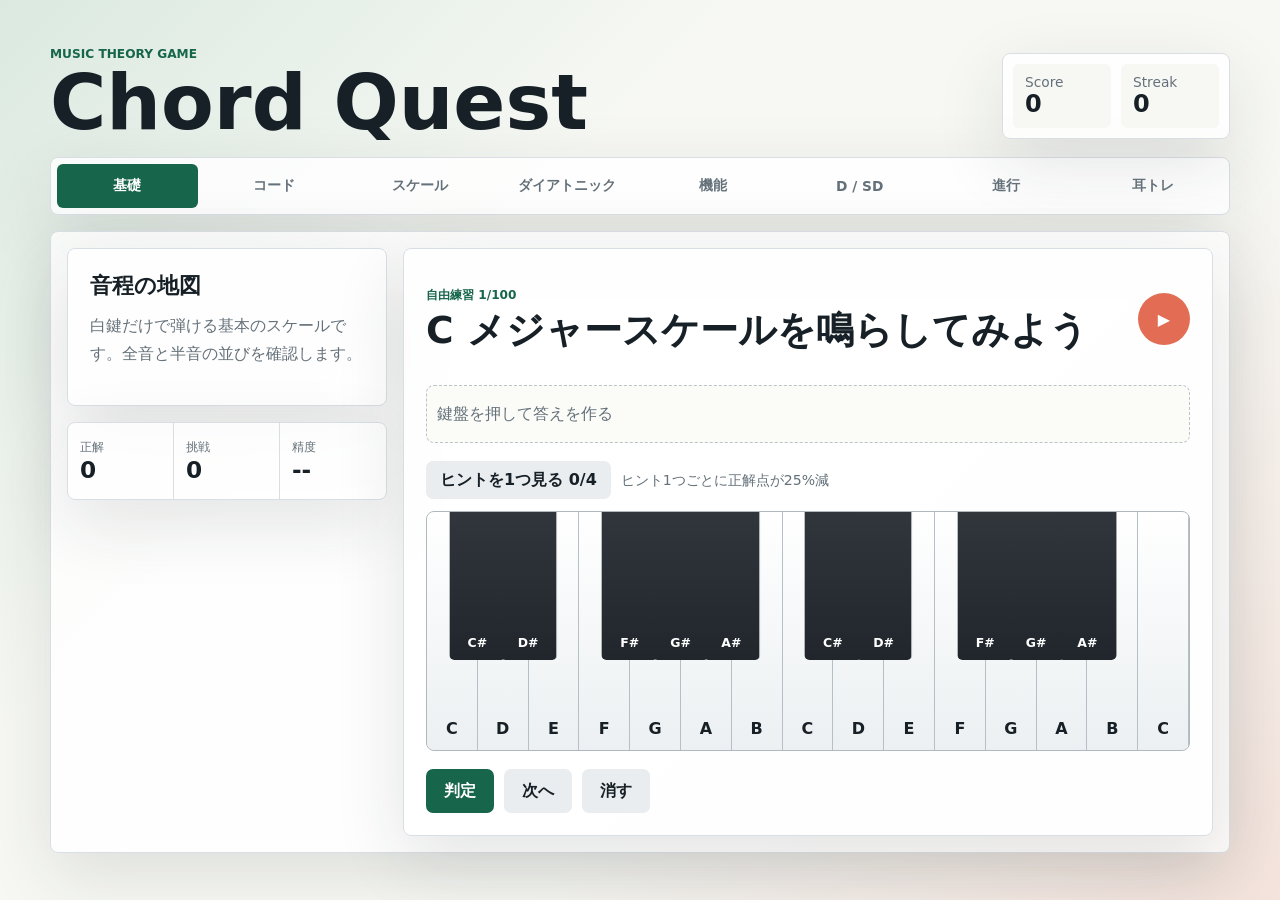
==== index.html @ 491b9b49 "Add diatonic function and progression quizzes" ====
<!doctype html>
<html lang="ja">
  <head>
    <meta charset="UTF-8" />
    <meta name="viewport" content="width=device-width, initial-scale=1.0" />
    <title>Chord Quest</title>
    <link rel="stylesheet" href="./styles.css" />
  </head>
  <body>
    <main class="app-shell">
      <section class="stage">
        <header class="topbar">
          <div>
            <p class="eyebrow">Music Theory Game</p>
            <h1>Chord Quest</h1>
          </div>
          <div class="scoreboard" aria-live="polite">
            <span>Score <strong id="score">0</strong></span>
            <span>Streak <strong id="streak">0</strong></span>
          </div>
        </header>

        <nav class="mode-tabs" aria-label="ゲームモード">
          <button class="tab active" data-mode="lesson">基礎</button>
          <button class="tab" data-mode="chord">コード</button>
          <button class="tab" data-mode="scale">スケール</button>
          <button class="tab" data-mode="diatonic">ダイアトニック</button>
          <button class="tab" data-mode="function">機能</button>
          <button class="tab" data-mode="dominant">D / SD</button>
          <button class="tab" data-mode="progression">進行</button>
          <button class="tab" data-mode="ear">耳トレ</button>
        </nav>

        <section class="workspace">
          <aside class="side-panel">
            <div class="lesson-card">
              <h2 id="mode-title">音程の地図</h2>
              <p id="mode-copy">
                コードもスケールも、半音の並びを覚えると一気に見通しがよくなります。
              </p>
            </div>
            <div class="stats-grid">
              <div>
                <span>正解</span>
                <strong id="correct">0</strong>
              </div>
              <div>
                <span>挑戦</span>
                <strong id="attempts">0</strong>
              </div>
              <div>
                <span>精度</span>
                <strong id="accuracy">--</strong>
              </div>
            </div>
          </aside>

          <section class="game-panel">
            <div class="prompt-row">
              <div>
                <p class="label" id="prompt-label">今日の課題</p>
                <h2 id="prompt">C メジャースケールを鳴らしてみよう</h2>
              </div>
              <button class="icon-button" id="play-target" title="お手本を再生" aria-label="お手本を再生">
                <span aria-hidden="true">▶</span>
              </button>
            </div>

            <div class="answer-strip" id="answer-strip" aria-live="polite"></div>

            <div class="hint-tools">
              <button id="toggle-hint" class="secondary" aria-expanded="false" aria-controls="hint-panel">
                ヒントを見る
              </button>
              <span id="hint-cost">ヒント1つごとに正解点が25%減</span>
            </div>

            <div class="hint-panel hidden" id="hint-panel" aria-live="polite"></div>

            <div class="concept-board hidden" id="concept-board" aria-live="polite"></div>

            <div class="keyboard" id="keyboard" aria-label="ピアノ鍵盤"></div>

            <div class="controls">
              <button id="check-answer">判定</button>
              <button id="next-challenge" class="secondary">次へ</button>
              <button id="clear-answer" class="secondary">消す</button>
            </div>
          </section>
        </section>
      </section>
    </main>

    <script src="./app.js"></script>
  </body>
</html>
---- styles.css ----
:root {
  color-scheme: light;
  --ink: #172026;
  --muted: #65717a;
  --line: #d8dee4;
  --paper: #f7f8f4;
  --panel: #ffffff;
  --green: #2f8f6b;
  --green-dark: #17664b;
  --coral: #e36c55;
  --amber: #f2b84b;
  --blue: #4b7bec;
  --key-black: #20262b;
  --shadow: 0 22px 70px rgba(32, 38, 43, 0.12);
  font-family:
    Inter, ui-sans-serif, system-ui, -apple-system, BlinkMacSystemFont, "Segoe UI",
    sans-serif;
}

* {
  box-sizing: border-box;
}

body {
  margin: 0;
  min-height: 100vh;
  color: var(--ink);
  background:
    linear-gradient(135deg, rgba(47, 143, 107, 0.14), transparent 34%),
    linear-gradient(315deg, rgba(227, 108, 85, 0.15), transparent 35%),
    var(--paper);
}

button {
  border: 0;
  color: inherit;
  font: inherit;
  cursor: pointer;
}

.app-shell {
  min-height: 100vh;
  padding: 28px;
  display: grid;
  place-items: center;
}

.stage {
  width: min(1180px, 100%);
}

.topbar {
  display: flex;
  align-items: end;
  justify-content: space-between;
  gap: 20px;
  margin-bottom: 18px;
}

.eyebrow,
.label {
  margin: 0 0 6px;
  color: var(--green-dark);
  font-size: 0.76rem;
  font-weight: 800;
  letter-spacing: 0;
  text-transform: uppercase;
}

h1,
h2,
p {
  margin-top: 0;
}

h1 {
  margin-bottom: 0;
  font-size: clamp(2.25rem, 6vw, 5rem);
  line-height: 0.95;
}

.scoreboard,
.mode-tabs,
.workspace,
.lesson-card,
.stats-grid,
.game-panel {
  border: 1px solid var(--line);
  background: rgba(255, 255, 255, 0.82);
  box-shadow: var(--shadow);
}

.scoreboard {
  display: flex;
  gap: 10px;
  padding: 10px;
  border-radius: 8px;
}

.scoreboard span {
  min-width: 98px;
  padding: 10px 12px;
  border-radius: 6px;
  background: var(--paper);
  color: var(--muted);
  font-size: 0.86rem;
}

.scoreboard strong {
  display: block;
  color: var(--ink);
  font-size: 1.5rem;
}

.mode-tabs {
  display: grid;
  grid-template-columns: repeat(8, 1fr);
  gap: 6px;
  padding: 6px;
  border-radius: 8px;
  margin-bottom: 16px;
}

.tab {
  min-height: 44px;
  border-radius: 6px;
  background: transparent;
  color: var(--muted);
  font-size: 0.86rem;
  font-weight: 800;
}

.tab.active {
  color: white;
  background: var(--green-dark);
}

.workspace {
  display: grid;
  grid-template-columns: 320px 1fr;
  gap: 16px;
  padding: 16px;
  border-radius: 8px;
}

.side-panel {
  display: grid;
  align-content: start;
  gap: 16px;
}

.lesson-card,
.stats-grid,
.game-panel {
  border-radius: 8px;
}

.lesson-card {
  padding: 22px;
}

.lesson-card h2 {
  margin-bottom: 12px;
  font-size: 1.35rem;
}

.lesson-card p {
  color: var(--muted);
  line-height: 1.7;
}

.stats-grid {
  display: grid;
  grid-template-columns: repeat(3, 1fr);
  overflow: hidden;
}

.stats-grid div {
  padding: 16px 12px;
  border-right: 1px solid var(--line);
}

.stats-grid div:last-child {
  border-right: 0;
}

.stats-grid span {
  display: block;
  color: var(--muted);
  font-size: 0.78rem;
}

.stats-grid strong {
  font-size: 1.45rem;
}

.game-panel {
  min-width: 0;
  padding: 22px;
}

.prompt-row {
  display: flex;
  align-items: center;
  justify-content: space-between;
  gap: 16px;
  min-height: 96px;
}

#prompt {
  margin-bottom: 0;
  font-size: clamp(1.4rem, 3vw, 2.35rem);
  line-height: 1.1;
}

.icon-button {
  flex: 0 0 auto;
  width: 52px;
  height: 52px;
  border-radius: 50%;
  color: white;
  background: var(--coral);
  font-weight: 900;
}

.answer-strip {
  min-height: 58px;
  display: flex;
  align-items: center;
  gap: 8px;
  flex-wrap: wrap;
  margin: 18px 0;
  padding: 10px;
  border: 1px dashed #b9c3c8;
  border-radius: 8px;
  background: #fbfcf8;
}

.answer-note {
  min-width: 44px;
  padding: 9px 11px;
  border-radius: 6px;
  color: white;
  background: var(--blue);
  text-align: center;
  font-weight: 850;
}

.hint {
  color: var(--muted);
}

.hint-tools {
  display: flex;
  align-items: center;
  gap: 10px;
  flex-wrap: wrap;
  margin-bottom: 12px;
}

.hint-tools button {
  min-height: 38px;
  padding: 0 14px;
  border-radius: 7px;
  color: var(--ink);
  background: #e9edf0;
  font-weight: 850;
}

.hint-tools button:disabled {
  cursor: default;
  color: #7a858c;
  background: #f0f2f3;
}

.hint-tools span {
  color: var(--muted);
  font-size: 0.88rem;
}

.hint-panel {
  display: grid;
  grid-template-columns: repeat(auto-fit, minmax(180px, 1fr));
  gap: 10px;
  margin-bottom: 14px;
}

.hint-panel.hidden {
  display: none;
}

.hidden {
  display: none !important;
}

.hint-step {
  min-height: 132px;
  padding: 12px;
  border: 1px solid #d9e3df;
  border-radius: 8px;
  background: #f3faf6;
}

.hint-panel strong,
.hint-panel h3,
.hint-panel span {
  display: block;
}

.hint-panel strong {
  margin-bottom: 6px;
  color: var(--green-dark);
  font-size: 0.78rem;
}

.hint-panel h3 {
  margin: 0 0 8px;
  font-size: 0.98rem;
  line-height: 1.25;
}

.hint-panel span {
  color: var(--ink);
  line-height: 1.45;
  font-size: 0.9rem;
  font-weight: 650;
}

.concept-board {
  display: grid;
  gap: 16px;
  margin-bottom: 16px;
}

.degree-row {
  display: grid;
  grid-template-columns: repeat(7, minmax(82px, 1fr));
  gap: 8px;
}

.progression-row {
  display: grid;
  grid-template-columns: repeat(auto-fit, minmax(104px, 1fr));
  gap: 8px;
}

.degree-slot,
.chord-card,
.assigned-card,
.function-head {
  border: 1px solid var(--line);
  border-radius: 8px;
  background: #fbfcf8;
}

.degree-slot {
  min-height: 104px;
  padding: 12px 8px;
  display: grid;
  align-content: center;
  gap: 4px;
  text-align: center;
}

.degree-slot.filled {
  border-color: #b9c3c8;
  background: #eef2f4;
}

.degree-slot.correct-slot {
  border-color: rgba(47, 143, 107, 0.55);
  background: #edf8f3;
}

.degree-slot span,
.chord-card span,
.assigned-card span {
  color: var(--green-dark);
  font-size: 0.78rem;
  font-weight: 850;
}

.degree-slot strong {
  min-height: 32px;
  font-size: clamp(1.25rem, 2vw, 1.7rem);
}

.degree-slot small,
.chord-card small,
.function-head small {
  color: var(--muted);
  font-weight: 750;
}

.step-map {
  display: grid;
  grid-template-columns: repeat(7, 1fr);
  gap: 8px;
}

.step-map span {
  min-height: 30px;
  display: grid;
  place-items: center;
  border-radius: 7px;
  background: #e9edf0;
  color: var(--muted);
  font-size: 0.82rem;
  font-weight: 850;
}

.step-map .half {
  color: #1f262a;
  background: rgba(242, 184, 75, 0.58);
}

.card-bank {
  display: grid;
  grid-template-columns: repeat(auto-fit, minmax(96px, 1fr));
  gap: 8px;
}

.card-bank.compact {
  grid-template-columns: repeat(auto-fit, minmax(88px, 1fr));
}

.chord-card,
.assigned-card {
  min-height: 78px;
  padding: 10px 8px;
  display: grid;
  gap: 3px;
  text-align: center;
}

.chord-card:hover,
.assigned-card:hover,
.function-head:hover {
  border-color: var(--green);
  box-shadow: 0 10px 26px rgba(32, 38, 43, 0.08);
}

.chord-card.selected {
  border-color: rgba(47, 143, 107, 0.65);
  background: #edf8f3;
  box-shadow: inset 0 0 0 2px rgba(47, 143, 107, 0.12);
}

.chord-card strong,
.assigned-card strong {
  font-size: 1.25rem;
}

.function-layout {
  display: grid;
  grid-template-columns: minmax(180px, 1.1fr) repeat(3, minmax(140px, 1fr));
  gap: 10px;
}

.function-bank,
.function-column {
  min-width: 0;
}

.mini-label {
  margin-bottom: 8px;
  color: var(--muted);
  font-size: 0.82rem;
  font-weight: 850;
}

.function-head {
  width: 100%;
  min-height: 86px;
  padding: 10px;
  display: grid;
  gap: 2px;
  text-align: left;
}

.function-head strong {
  color: var(--green-dark);
  font-size: 1.25rem;
}

.function-head span {
  font-weight: 850;
}

.function-drop {
  min-height: 180px;
  display: grid;
  align-content: start;
  gap: 8px;
  margin-top: 8px;
  padding: 8px;
  border: 1px dashed #b9c3c8;
  border-radius: 8px;
  background: #fbfcf8;
}

.function-actions {
  min-height: 38px;
  display: flex;
  align-items: center;
  padding: 0 12px;
  border-radius: 8px;
  background: #eef2f4;
  color: var(--muted);
  font-size: 0.9rem;
  font-weight: 780;
}

.role-focus {
  display: grid;
  grid-template-columns: minmax(150px, 0.4fr) 1fr;
  gap: 10px;
  align-items: stretch;
}

.role-focus div,
.role-focus p {
  margin: 0;
  padding: 14px;
  border: 1px solid var(--line);
  border-radius: 8px;
  background: #fbfcf8;
}

.role-focus div {
  display: grid;
  gap: 4px;
}

.role-focus span,
.role-focus small {
  color: var(--muted);
  font-size: 0.82rem;
  font-weight: 800;
}

.role-focus strong {
  color: var(--green-dark);
  font-size: 1.35rem;
}

.role-focus p {
  display: grid;
  align-content: center;
  color: var(--ink);
  font-weight: 750;
  line-height: 1.5;
}

.keyboard {
  position: relative;
  display: grid;
  grid-template-columns: repeat(15, minmax(32px, 1fr));
  height: 240px;
  border: 1px solid #aeb8bd;
  border-radius: 8px;
  overflow: hidden;
  background: #d7dde1;
}

.key {
  position: relative;
  border-right: 1px solid #b6bfc5;
  background: linear-gradient(#fff, #ecf0f2);
  font-weight: 850;
}

.key:last-child {
  border-right: 0;
}

.key.black {
  position: absolute;
  z-index: 2;
  top: 0;
  width: 7.5%;
  height: 62%;
  border-radius: 0 0 5px 5px;
  background: linear-gradient(#30363c, var(--key-black));
  color: white;
  transform: translateX(-50%);
}

.key.active,
.key.selected {
  background: linear-gradient(#80d6b7, var(--green));
  color: white;
}

.key.black.active,
.key.black.selected {
  background: linear-gradient(#f6c65f, var(--amber));
  color: #1c1d1f;
}

.key span {
  position: absolute;
  left: 0;
  right: 0;
  bottom: 12px;
  text-align: center;
}

.key.black span {
  bottom: 10px;
  font-size: 0.78rem;
}

.controls {
  display: flex;
  gap: 10px;
  flex-wrap: wrap;
  margin-top: 18px;
}

.controls button {
  min-height: 44px;
  padding: 0 18px;
  border-radius: 7px;
  color: white;
  background: var(--green-dark);
  font-weight: 850;
}

.controls .secondary {
  color: var(--ink);
  background: #e9edf0;
}

@media (max-width: 820px) {
  .app-shell {
    padding: 16px;
    place-items: start;
  }

  .topbar,
  .prompt-row {
    align-items: start;
    flex-direction: column;
  }

  .scoreboard {
    width: 100%;
  }

  .scoreboard span {
    flex: 1;
    min-width: 0;
  }

  .workspace {
    grid-template-columns: 1fr;
  }

  .mode-tabs {
    grid-template-columns: repeat(4, 1fr);
  }

  .tab {
    font-size: 0.78rem;
  }

  .degree-row,
  .step-map {
    grid-template-columns: repeat(2, minmax(0, 1fr));
  }

  .function-layout,
  .role-focus {
    grid-template-columns: 1fr;
  }

  .keyboard {
    height: 210px;
    grid-template-columns: repeat(15, minmax(24px, 1fr));
  }

  .hint-panel {
    grid-template-columns: 1fr;
  }

  .key span {
    font-size: 0.78rem;
  }
}
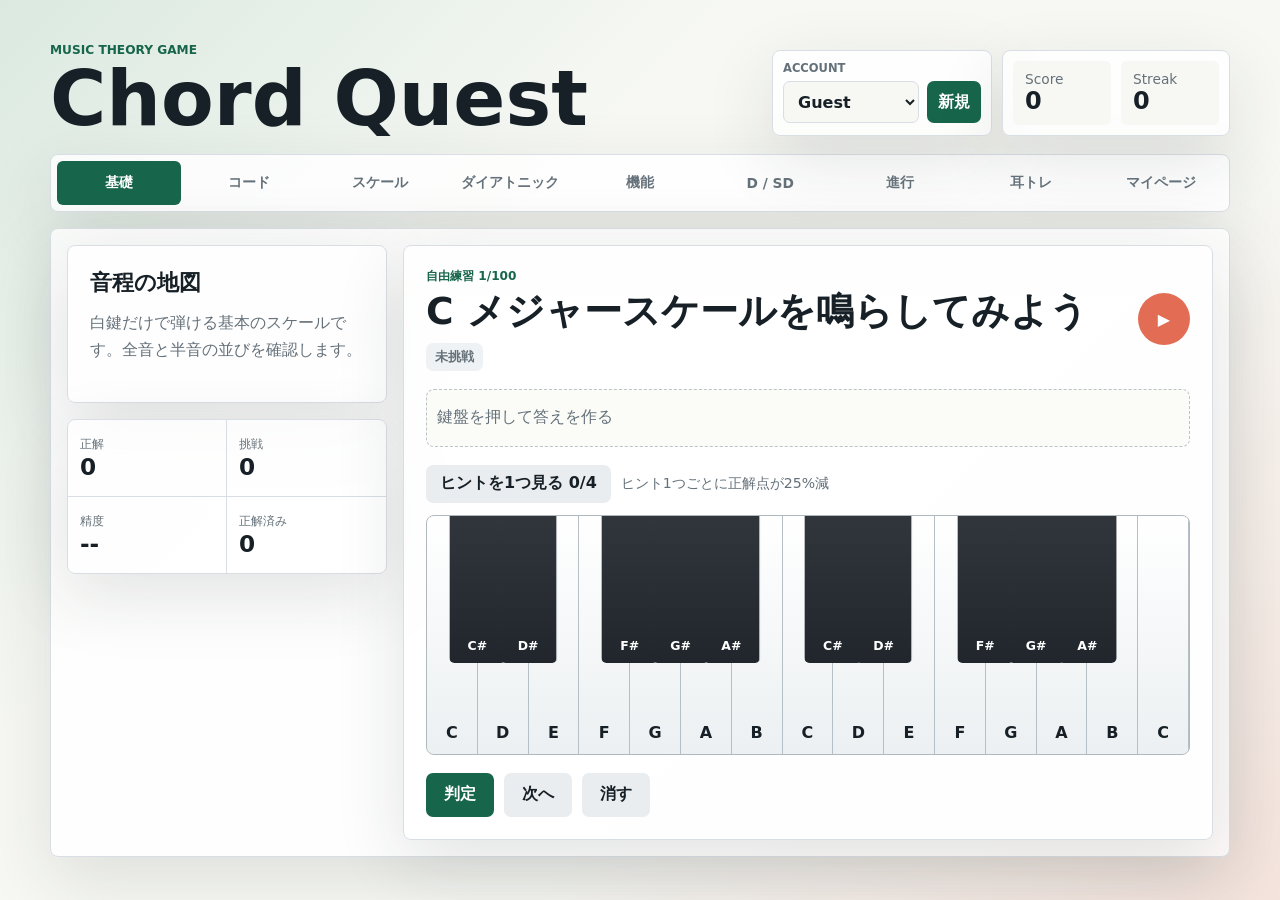
==== commit 048737b9: "Add learning history and progression study features" ====
--- a/index.html
+++ b/index.html
@@ -4,7 +4,7 @@
     <meta charset="UTF-8" />
     <meta name="viewport" content="width=device-width, initial-scale=1.0" />
     <title>Chord Quest</title>
-    <link rel="stylesheet" href="./styles.css" />
+    <link rel="stylesheet" href="./styles.css?v=491b9b4" />
   </head>
   <body>
     <main class="app-shell">
@@ -14,9 +14,18 @@
             <p class="eyebrow">Music Theory Game</p>
             <h1>Chord Quest</h1>
           </div>
-          <div class="scoreboard" aria-live="polite">
-            <span>Score <strong id="score">0</strong></span>
-            <span>Streak <strong id="streak">0</strong></span>
+          <div class="topbar-tools">
+            <div class="account-panel">
+              <label for="account-select">Account</label>
+              <div>
+                <select id="account-select" aria-label="アカウント"></select>
+                <button id="create-account" class="small-button" type="button">新規</button>
+              </div>
+            </div>
+            <div class="scoreboard" aria-live="polite">
+              <span>Score <strong id="score">0</strong></span>
+              <span>Streak <strong id="streak">0</strong></span>
+            </div>
           </div>
         </header>
 
@@ -29,6 +38,7 @@
           <button class="tab" data-mode="dominant">D / SD</button>
           <button class="tab" data-mode="progression">進行</button>
           <button class="tab" data-mode="ear">耳トレ</button>
+          <button class="tab" data-mode="mypage">マイページ</button>
         </nav>
 
         <section class="workspace">
@@ -52,6 +62,10 @@
                 <span>精度</span>
                 <strong id="accuracy">--</strong>
               </div>
+              <div>
+                <span>正解済み</span>
+                <strong id="solved-count">0</strong>
+              </div>
             </div>
           </aside>
 
@@ -60,6 +74,7 @@
               <div>
                 <p class="label" id="prompt-label">今日の課題</p>
                 <h2 id="prompt">C メジャースケールを鳴らしてみよう</h2>
+                <p class="solved-status" id="solved-status">未挑戦</p>
               </div>
               <button class="icon-button" id="play-target" title="お手本を再生" aria-label="お手本を再生">
                 <span aria-hidden="true">▶</span>
@@ -87,10 +102,12 @@
               <button id="clear-answer" class="secondary">消す</button>
             </div>
           </section>
+
+          <section class="mypage-panel hidden" id="mypage-panel" aria-live="polite"></section>
         </section>
       </section>
     </main>
 
-    <script src="./app.js"></script>
+    <script src="./app.js?v=491b9b4"></script>
   </body>
 </html>
--- a/styles.css
+++ b/styles.css
@@ -79,12 +79,15 @@
   line-height: 0.95;
 }
 
+.topbar-tools,
 .scoreboard,
+.account-panel,
 .mode-tabs,
 .workspace,
 .lesson-card,
 .stats-grid,
-.game-panel {
+.game-panel,
+.mypage-panel {
   border: 1px solid var(--line);
   background: rgba(255, 255, 255, 0.82);
   box-shadow: var(--shadow);
@@ -95,6 +98,57 @@
   gap: 10px;
   padding: 10px;
   border-radius: 8px;
+}
+
+.topbar-tools {
+  display: flex;
+  align-items: stretch;
+  gap: 10px;
+  border: 0;
+  background: transparent;
+  box-shadow: none;
+}
+
+.account-panel {
+  min-width: 220px;
+  padding: 10px;
+  border-radius: 8px;
+}
+
+.account-panel label {
+  display: block;
+  margin-bottom: 6px;
+  color: var(--muted);
+  font-size: 0.72rem;
+  font-weight: 850;
+  text-transform: uppercase;
+}
+
+.account-panel div {
+  display: flex;
+  gap: 8px;
+}
+
+.account-panel select {
+  min-width: 0;
+  flex: 1;
+  height: 42px;
+  border: 1px solid var(--line);
+  border-radius: 7px;
+  padding: 0 10px;
+  color: var(--ink);
+  background: var(--paper);
+  font: inherit;
+  font-weight: 750;
+}
+
+.small-button {
+  min-width: 54px;
+  height: 42px;
+  border-radius: 7px;
+  color: white;
+  background: var(--green-dark);
+  font-weight: 850;
 }
 
 .scoreboard span {
@@ -114,7 +168,7 @@
 
 .mode-tabs {
   display: grid;
-  grid-template-columns: repeat(8, 1fr);
+  grid-template-columns: repeat(9, 1fr);
   gap: 6px;
   padding: 6px;
   border-radius: 8px;
@@ -171,7 +225,7 @@
 
 .stats-grid {
   display: grid;
-  grid-template-columns: repeat(3, 1fr);
+  grid-template-columns: repeat(2, 1fr);
   overflow: hidden;
 }
 
@@ -184,6 +238,14 @@
   border-right: 0;
 }
 
+.stats-grid div:nth-child(2n) {
+  border-right: 0;
+}
+
+.stats-grid div:nth-child(n + 3) {
+  border-top: 1px solid var(--line);
+}
+
 .stats-grid span {
   display: block;
   color: var(--muted);
@@ -194,9 +256,169 @@
   font-size: 1.45rem;
 }
 
-.game-panel {
+.game-panel,
+.mypage-panel {
   min-width: 0;
   padding: 22px;
+}
+
+.mypage-panel {
+  display: grid;
+  gap: 18px;
+  border-radius: 8px;
+}
+
+.mypage-head {
+  display: flex;
+  align-items: start;
+  justify-content: space-between;
+  gap: 14px;
+}
+
+.mypage-head h2 {
+  margin-bottom: 6px;
+  font-size: clamp(1.35rem, 2.6vw, 2rem);
+}
+
+.mypage-head p {
+  margin-bottom: 0;
+  color: var(--muted);
+  line-height: 1.5;
+}
+
+.mypage-grid {
+  display: grid;
+  grid-template-columns: repeat(auto-fit, minmax(210px, 1fr));
+  gap: 10px;
+}
+
+.menu-score-card {
+  min-height: 154px;
+  padding: 14px;
+  border: 1px solid var(--line);
+  border-radius: 8px;
+  background: #fbfcf8;
+  text-align: left;
+}
+
+.menu-score-card:hover {
+  border-color: var(--green);
+  box-shadow: 0 10px 26px rgba(32, 38, 43, 0.08);
+}
+
+.menu-score-card strong {
+  display: block;
+  margin-bottom: 4px;
+  font-size: 1.12rem;
+}
+
+.menu-score-card span {
+  display: block;
+  color: var(--muted);
+  font-size: 0.82rem;
+  font-weight: 760;
+}
+
+.score-metrics {
+  display: grid;
+  grid-template-columns: repeat(3, 1fr);
+  gap: 8px;
+  margin-top: 14px;
+}
+
+.score-metrics div {
+  min-width: 0;
+  padding: 8px;
+  border-radius: 7px;
+  background: #eef2f4;
+}
+
+.score-metrics b {
+  display: block;
+  font-size: 1.2rem;
+}
+
+.detail-toolbar {
+  display: flex;
+  justify-content: space-between;
+  gap: 10px;
+  flex-wrap: wrap;
+}
+
+.detail-toolbar button {
+  min-height: 40px;
+  padding: 0 14px;
+  border-radius: 7px;
+  color: var(--ink);
+  background: #e9edf0;
+  font-weight: 850;
+}
+
+.history-table {
+  display: grid;
+  gap: 8px;
+}
+
+.history-row {
+  display: grid;
+  grid-template-columns: minmax(220px, 1.4fr) repeat(4, minmax(76px, 0.45fr)) minmax(104px, 0.5fr);
+  gap: 8px;
+  align-items: center;
+  padding: 10px;
+  border: 1px solid var(--line);
+  border-radius: 8px;
+  background: #fbfcf8;
+}
+
+.history-row.header {
+  color: var(--muted);
+  background: transparent;
+  font-size: 0.78rem;
+  font-weight: 850;
+}
+
+.history-row strong {
+  font-size: 0.96rem;
+}
+
+.history-row span {
+  min-width: 0;
+}
+
+.status-pill {
+  display: inline-flex;
+  justify-content: center;
+  min-height: 28px;
+  padding: 5px 8px;
+  border-radius: 7px;
+  background: #eef2f4;
+  color: var(--muted);
+  font-weight: 850;
+}
+
+.status-pill.solved {
+  color: var(--green-dark);
+  background: #edf8f3;
+}
+
+.history-jump {
+  width: 100%;
+  min-height: 34px;
+  padding: 0 10px;
+  border-radius: 7px;
+  color: white;
+  background: var(--green-dark);
+  font-size: 0.84rem;
+  font-weight: 850;
+}
+
+.empty-history {
+  padding: 18px;
+  border: 1px dashed #b9c3c8;
+  border-radius: 8px;
+  color: var(--muted);
+  background: #fbfcf8;
+  font-weight: 760;
 }
 
 .prompt-row {
@@ -211,6 +433,29 @@
   margin-bottom: 0;
   font-size: clamp(1.4rem, 3vw, 2.35rem);
   line-height: 1.1;
+}
+
+.solved-status {
+  display: inline-flex;
+  align-items: center;
+  min-height: 28px;
+  margin: 10px 0 0;
+  padding: 4px 9px;
+  border-radius: 7px;
+  color: var(--muted);
+  background: #eef2f4;
+  font-size: 0.82rem;
+  font-weight: 850;
+}
+
+.solved-status.solved {
+  color: var(--green-dark);
+  background: #edf8f3;
+}
+
+.solved-status.missed {
+  color: #914635;
+  background: #fff0eb;
 }
 
 .icon-button {
@@ -246,6 +491,32 @@
   font-weight: 850;
 }
 
+.feedback-banner {
+  width: 100%;
+  min-height: 58px;
+  display: flex;
+  align-items: center;
+  padding: 14px 16px;
+  border: 2px solid #c7d0d5;
+  border-radius: 8px;
+  background: #eef2f4;
+  color: var(--ink);
+  font-size: 1.12rem;
+  font-weight: 900;
+}
+
+.feedback-banner.correct {
+  border-color: rgba(47, 143, 107, 0.72);
+  background: #e4f6ed;
+  color: var(--green-dark);
+}
+
+.feedback-banner.incorrect {
+  border-color: rgba(227, 108, 85, 0.72);
+  background: #fff0eb;
+  color: #914635;
+}
+
 .hint {
   color: var(--muted);
 }
@@ -342,6 +613,96 @@
   display: grid;
   grid-template-columns: repeat(auto-fit, minmax(104px, 1fr));
   gap: 8px;
+}
+
+.progression-study,
+.voice-line,
+.progression-library {
+  display: grid;
+  gap: 10px;
+  padding: 12px;
+  border: 1px solid var(--line);
+  border-radius: 8px;
+  background: #fbfcf8;
+}
+
+.progression-study {
+  grid-template-columns: minmax(0, 1fr) auto;
+  align-items: start;
+}
+
+.progression-info span,
+.voice-line span,
+.progression-library article span {
+  color: var(--green-dark);
+  font-size: 0.76rem;
+  font-weight: 850;
+}
+
+.progression-info strong,
+.voice-line strong {
+  display: block;
+  margin: 2px 0 6px;
+  font-size: 1.18rem;
+}
+
+.progression-info p,
+.voice-line p {
+  margin: 0;
+  color: var(--muted);
+  line-height: 1.5;
+  font-weight: 700;
+}
+
+.playback-toggle {
+  display: flex;
+  gap: 6px;
+  padding: 4px;
+  border-radius: 8px;
+  background: #e9edf0;
+}
+
+.playback-toggle button {
+  min-height: 36px;
+  padding: 0 10px;
+  border-radius: 6px;
+  color: var(--muted);
+  background: transparent;
+  font-size: 0.82rem;
+  font-weight: 850;
+}
+
+.playback-toggle button.active {
+  color: white;
+  background: var(--green-dark);
+}
+
+.progression-library > div {
+  display: grid;
+  grid-template-columns: repeat(auto-fit, minmax(180px, 1fr));
+  gap: 8px;
+}
+
+.progression-library article {
+  min-height: 92px;
+  padding: 10px;
+  border-radius: 7px;
+  background: #eef2f4;
+}
+
+.progression-library article strong,
+.progression-library article small {
+  display: block;
+}
+
+.progression-library article strong {
+  margin: 2px 0 5px;
+}
+
+.progression-library article small {
+  color: var(--muted);
+  line-height: 1.35;
+  font-weight: 760;
 }
 
 .degree-slot,
@@ -648,6 +1009,15 @@
     width: 100%;
   }
 
+  .topbar-tools {
+    width: 100%;
+    flex-direction: column;
+  }
+
+  .account-panel {
+    width: 100%;
+  }
+
   .scoreboard span {
     flex: 1;
     min-width: 0;
@@ -658,7 +1028,7 @@
   }
 
   .mode-tabs {
-    grid-template-columns: repeat(4, 1fr);
+    grid-template-columns: repeat(3, 1fr);
   }
 
   .tab {
@@ -671,8 +1041,17 @@
   }
 
   .function-layout,
-  .role-focus {
+  .role-focus,
+  .progression-study {
     grid-template-columns: 1fr;
+  }
+
+  .playback-toggle {
+    width: 100%;
+  }
+
+  .playback-toggle button {
+    flex: 1;
   }
 
   .keyboard {
@@ -684,6 +1063,18 @@
     grid-template-columns: 1fr;
   }
 
+  .mypage-head {
+    flex-direction: column;
+  }
+
+  .history-row {
+    grid-template-columns: 1fr;
+  }
+
+  .history-row.header {
+    display: none;
+  }
+
   .key span {
     font-size: 0.78rem;
   }
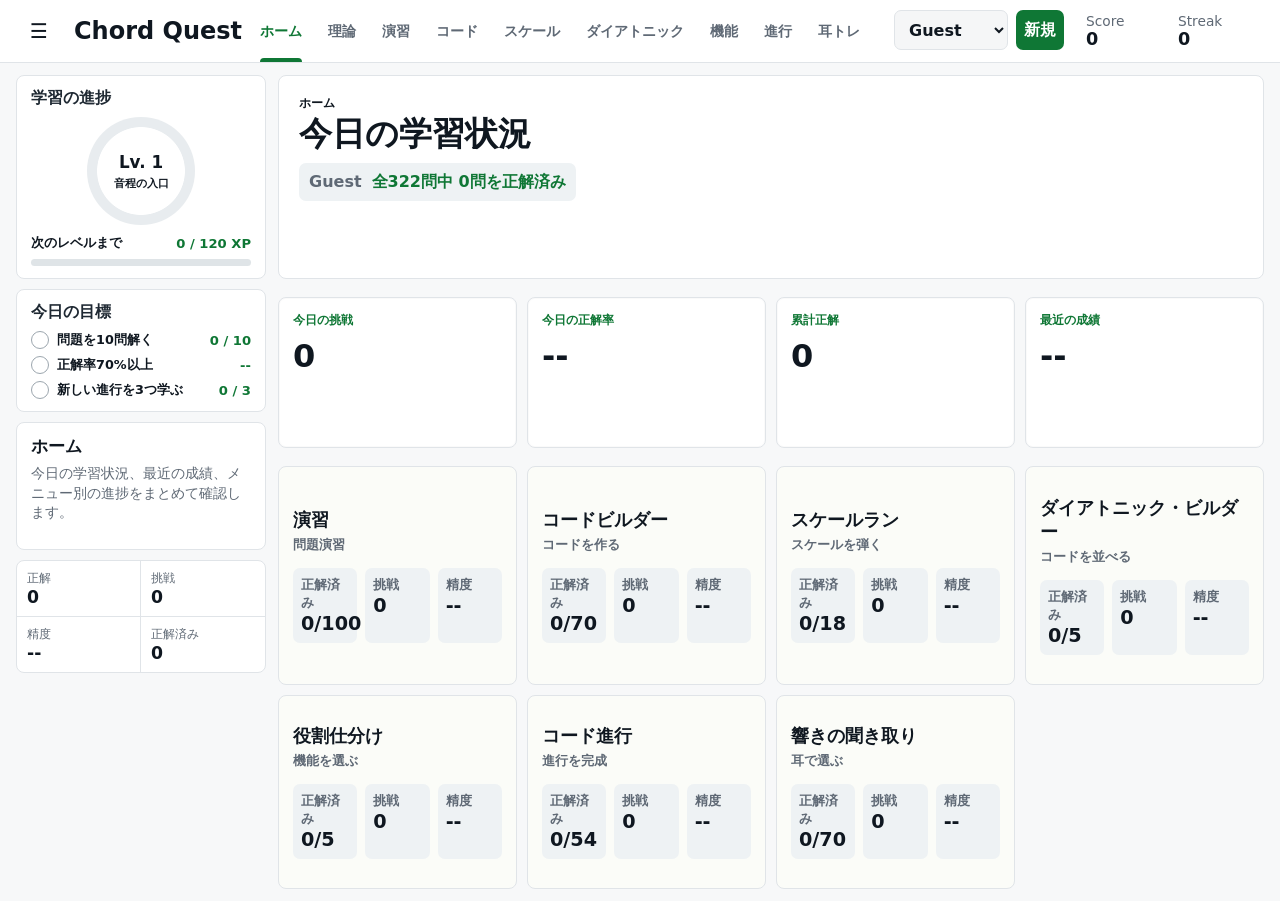
==== commit f45781cd: "Refine learning dashboard and practice modes" ====
--- a/index.html
+++ b/index.html
@@ -7,16 +7,33 @@
     <link rel="stylesheet" href="./styles.css?v=491b9b4" />
   </head>
   <body>
+    <!-- 手修正ポイント: アプリ全体の外枠。大きな余白や全体幅は styles.css の .app-shell / .stage を調整 -->
     <main class="app-shell">
       <section class="stage">
+        <!-- 手修正ポイント: 上部ナビ。タブの追加・並び替えはこの nav 内の button を編集 -->
         <header class="topbar">
-          <div>
-            <p class="eyebrow">Music Theory Game</p>
+          <div class="brand-block">
+            <!-- 手修正ポイント: メニューボタンは現在見た目だけ。サイドバー開閉を入れるなら app.js でイベント追加 -->
+            <button class="menu-button" type="button" aria-label="メニュー">☰</button>
             <h1>Chord Quest</h1>
           </div>
+          <nav class="mode-tabs" aria-label="ゲームモード">
+            <!-- 手修正ポイント: data-mode は app.js の MODES と対応。表示名だけ変えるならボタン内テキストを変更 -->
+            <button class="tab active" data-mode="mypage">ホーム</button>
+            <button class="tab" data-mode="textbook">理論</button>
+            <button class="tab" data-mode="lesson">演習</button>
+            <button class="tab" data-mode="chord">コード</button>
+            <button class="tab" data-mode="scale">スケール</button>
+            <button class="tab" data-mode="diatonic">ダイアトニック</button>
+            <button class="tab" data-mode="function">機能</button>
+            <button class="tab" data-mode="progression">進行</button>
+            <button class="tab" data-mode="ear">耳トレ</button>
+            <!-- 手修正ポイント: 自由練習モード。スコア非反映の解析専用モードなので右端に配置 -->
+            <button class="tab" data-mode="practice">自由練習</button>
+          </nav>
           <div class="topbar-tools">
             <div class="account-panel">
-              <label for="account-select">Account</label>
+              <label for="account-select">ユーザー</label>
               <div>
                 <select id="account-select" aria-label="アカウント"></select>
                 <button id="create-account" class="small-button" type="button">新規</button>
@@ -29,26 +46,38 @@
           </div>
         </header>
 
-        <nav class="mode-tabs" aria-label="ゲームモード">
-          <button class="tab active" data-mode="lesson">基礎</button>
-          <button class="tab" data-mode="chord">コード</button>
-          <button class="tab" data-mode="scale">スケール</button>
-          <button class="tab" data-mode="diatonic">ダイアトニック</button>
-          <button class="tab" data-mode="function">機能</button>
-          <button class="tab" data-mode="dominant">D / SD</button>
-          <button class="tab" data-mode="progression">進行</button>
-          <button class="tab" data-mode="ear">耳トレ</button>
-          <button class="tab" data-mode="mypage">マイページ</button>
-        </nav>
-
+        <!-- 手修正ポイント: 左サイドとメイン領域の2カラム。列幅は styles.css の .workspace を調整 -->
         <section class="workspace">
           <aside class="side-panel">
+            <!-- 手修正ポイント: レベル表示。XP計算は app.js の refreshLearningSummary / calculateLevel -->
+            <div class="progress-card">
+              <p class="side-heading">学習の進捗</p>
+              <div class="level-ring" id="level-ring">
+                <div>
+                  <strong id="level-number">Lv. 1</strong>
+                  <span id="level-title">音程の入口</span>
+                </div>
+              </div>
+              <div class="xp-row">
+                <span>次のレベルまで</span>
+                <strong id="xp-text">0 / 120 XP</strong>
+              </div>
+              <div class="xp-bar"><span id="xp-fill"></span></div>
+            </div>
+            <!-- 手修正ポイント: 今日の目標。目標値は app.js の DAILY_GOALS -->
+            <div class="goal-card">
+              <p class="side-heading">今日の目標</p>
+              <div><span class="check-dot" id="goal-attempts-dot"></span><span>問題を10問解く</span><strong id="goal-attempts-value">0 / 10</strong></div>
+              <div><span class="check-dot" id="goal-accuracy-dot"></span><span>正解率70%以上</span><strong id="goal-accuracy-value">--</strong></div>
+              <div><span class="check-dot" id="goal-progressions-dot"></span><span>新しい進行を3つ学ぶ</span><strong id="goal-progressions-value">0 / 3</strong></div>
+            </div>
             <div class="lesson-card">
               <h2 id="mode-title">音程の地図</h2>
               <p id="mode-copy">
                 コードもスケールも、半音の並びを覚えると一気に見通しがよくなります。
               </p>
             </div>
+            <!-- 手修正ポイント: 累計スコア表示。自由練習では更新されない -->
             <div class="stats-grid">
               <div>
                 <span>正解</span>
@@ -70,19 +99,31 @@
           </aside>
 
           <section class="game-panel">
+            <!-- 手修正ポイント: 問題/モードの見出し。自由練習では app.js の showPracticeMode が文言を入れる -->
             <div class="prompt-row">
               <div>
                 <p class="label" id="prompt-label">今日の課題</p>
                 <h2 id="prompt">C メジャースケールを鳴らしてみよう</h2>
                 <p class="solved-status" id="solved-status">未挑戦</p>
               </div>
-              <button class="icon-button" id="play-target" title="お手本を再生" aria-label="お手本を再生">
-                <span aria-hidden="true">▶</span>
-              </button>
+              <div class="play-tools">
+                <button class="icon-button" id="play-target" title="お手本を再生" aria-label="お手本を再生">
+                  <span aria-hidden="true">▶</span>
+                </button>
+                <div class="guide-control" aria-label="鍵盤ガイド">
+                  <span>ガイド</span>
+                  <div class="playback-toggle key-light-toggle" role="group">
+                    <button class="active" type="button" data-key-light="on">ON</button>
+                    <button type="button" data-key-light="off">OFF</button>
+                  </div>
+                </div>
+              </div>
             </div>
 
+            <!-- 手修正ポイント: 選択中の音やフィードバック表示。自由練習では横スクロール固定 -->
             <div class="answer-strip" id="answer-strip" aria-live="polite"></div>
 
+            <!-- 手修正ポイント: ヒントUI。自由練習モードでは CSS / app.js で非表示 -->
             <div class="hint-tools">
               <button id="toggle-hint" class="secondary" aria-expanded="false" aria-controls="hint-panel">
                 ヒントを見る
@@ -92,18 +133,25 @@
 
             <div class="hint-panel hidden" id="hint-panel" aria-live="polite"></div>
 
+            <!-- 手修正ポイント: ダイアトニック/進行/自由練習の解析パネルを app.js がここへ描画 -->
             <div class="concept-board hidden" id="concept-board" aria-live="polite"></div>
 
+            <!-- 手修正ポイント: 鍵盤本体。キーは app.js の renderKeyboard で生成 -->
             <div class="keyboard" id="keyboard" aria-label="ピアノ鍵盤"></div>
 
+            <!-- 手修正ポイント: 下部操作ボタン。自由練習では判定/次へを非表示 -->
             <div class="controls">
               <button id="check-answer">判定</button>
+              <button id="play-answer" class="secondary">自分の音を聞く</button>
               <button id="next-challenge" class="secondary">次へ</button>
               <button id="clear-answer" class="secondary">消す</button>
             </div>
           </section>
 
+          <!-- 手修正ポイント: ホーム画面。中身は app.js の renderMyPageTop / renderMyPageDetail -->
           <section class="mypage-panel hidden" id="mypage-panel" aria-live="polite"></section>
+          <!-- 手修正ポイント: 理論テキスト画面。中身は app.js の renderTextbook -->
+          <section class="textbook-panel hidden" id="textbook-panel"></section>
         </section>
       </section>
     </main>
--- a/styles.css
+++ b/styles.css
@@ -1,34 +1,34 @@
 :root {
+  /* 手修正ポイント: 色テーマ。まずここを変えると全体のトーンをまとめて調整できる */
   color-scheme: light;
-  --ink: #172026;
-  --muted: #65717a;
-  --line: #d8dee4;
-  --paper: #f7f8f4;
+  --ink: #0f1720;
+  --muted: #5f6975;
+  --line: #e0e4e8;
+  --paper: #f5f6f7;
   --panel: #ffffff;
-  --green: #2f8f6b;
-  --green-dark: #17664b;
-  --coral: #e36c55;
+  --green: #15813e;
+  --green-dark: #0f7735;
+  --coral: #ff514d;
   --amber: #f2b84b;
   --blue: #4b7bec;
   --key-black: #20262b;
-  --shadow: 0 22px 70px rgba(32, 38, 43, 0.12);
+  --shadow: none;
   font-family:
     Inter, ui-sans-serif, system-ui, -apple-system, BlinkMacSystemFont, "Segoe UI",
     sans-serif;
 }
 
+/* 手修正ポイント: 全体リセット。余白やボックス計算の基本設定 */
 * {
   box-sizing: border-box;
 }
 
+/* 手修正ポイント: ページ背景。背景色や全体の文字色はここ */
 body {
   margin: 0;
   min-height: 100vh;
   color: var(--ink);
-  background:
-    linear-gradient(135deg, rgba(47, 143, 107, 0.14), transparent 34%),
-    linear-gradient(315deg, rgba(227, 108, 85, 0.15), transparent 35%),
-    var(--paper);
+  background: var(--paper);
 }
 
 button {
@@ -40,21 +40,23 @@
 
 .app-shell {
   min-height: 100vh;
-  padding: 28px;
-  display: grid;
-  place-items: center;
+  padding: 0;
 }
 
 .stage {
-  width: min(1180px, 100%);
-}
-
+  width: 100%;
+}
+
+/* 手修正ポイント: 上部バー。高さ、左右余白、固定ヘッダー化はこの周辺 */
 .topbar {
   display: flex;
-  align-items: end;
+  align-items: center;
   justify-content: space-between;
-  gap: 20px;
-  margin-bottom: 18px;
+  gap: 18px;
+  min-height: 62px;
+  padding: 0 22px;
+  border-bottom: 1px solid var(--line);
+  background: rgba(255, 255, 255, 0.96);
 }
 
 .eyebrow,
@@ -75,29 +77,53 @@
 
 h1 {
   margin-bottom: 0;
-  font-size: clamp(2.25rem, 6vw, 5rem);
-  line-height: 0.95;
-}
-
+  font-size: 1.5rem;
+  line-height: 1;
+  letter-spacing: 0;
+}
+
+.brand-block {
+  display: flex;
+  align-items: center;
+  gap: 18px;
+  flex: 0 0 auto;
+}
+
+.menu-button {
+  width: 34px;
+  height: 34px;
+  display: grid;
+  place-items: center;
+  border-radius: 7px;
+  background: transparent;
+  color: var(--ink);
+  font-size: 1.25rem;
+  font-weight: 900;
+}
+
+/* 手修正ポイント: 共通カード外観。枠線/背景/影をまとめて変更する場所 */
 .topbar-tools,
 .scoreboard,
 .account-panel,
-.mode-tabs,
 .workspace,
 .lesson-card,
 .stats-grid,
 .game-panel,
-.mypage-panel {
+.mypage-panel,
+.textbook-panel,
+.progress-card,
+.goal-card {
   border: 1px solid var(--line);
-  background: rgba(255, 255, 255, 0.82);
+  background: var(--panel);
   box-shadow: var(--shadow);
 }
 
 .scoreboard {
   display: flex;
-  gap: 10px;
-  padding: 10px;
-  border-radius: 8px;
+  gap: 0;
+  padding: 0;
+  border: 0;
+  background: transparent;
 }
 
 .topbar-tools {
@@ -110,14 +136,14 @@
 }
 
 .account-panel {
-  min-width: 220px;
-  padding: 10px;
-  border-radius: 8px;
+  min-width: 170px;
+  padding: 0;
+  border: 0;
+  background: transparent;
 }
 
 .account-panel label {
-  display: block;
-  margin-bottom: 6px;
+  display: none;
   color: var(--muted);
   font-size: 0.72rem;
   font-weight: 850;
@@ -132,7 +158,7 @@
 .account-panel select {
   min-width: 0;
   flex: 1;
-  height: 42px;
+  height: 40px;
   border: 1px solid var(--line);
   border-radius: 7px;
   padding: 0 10px;
@@ -143,8 +169,8 @@
 }
 
 .small-button {
-  min-width: 54px;
-  height: 42px;
+  min-width: 48px;
+  height: 40px;
   border-radius: 7px;
   color: white;
   background: var(--green-dark);
@@ -152,10 +178,10 @@
 }
 
 .scoreboard span {
-  min-width: 98px;
-  padding: 10px 12px;
-  border-radius: 6px;
-  background: var(--paper);
+  min-width: 92px;
+  padding: 3px 12px;
+  border-radius: 0;
+  background: transparent;
   color: var(--muted);
   font-size: 0.86rem;
 }
@@ -163,64 +189,98 @@
 .scoreboard strong {
   display: block;
   color: var(--ink);
-  font-size: 1.5rem;
-}
-
+  font-size: 1.1rem;
+}
+
+/* 手修正ポイント: モードタブ。タブ間隔や横スクロールの調整 */
 .mode-tabs {
-  display: grid;
-  grid-template-columns: repeat(9, 1fr);
-  gap: 6px;
-  padding: 6px;
-  border-radius: 8px;
-  margin-bottom: 16px;
+  flex: 1 1 auto;
+  min-width: 0;
+  display: flex;
+  justify-content: flex-start;
+  gap: 26px;
+  padding: 0;
+  border: 0;
+  background: transparent;
+  overflow-x: auto;
+  scrollbar-width: none;
+}
+
+.mode-tabs::-webkit-scrollbar {
+  display: none;
 }
 
 .tab {
-  min-height: 44px;
-  border-radius: 6px;
+  position: relative;
+  min-height: 62px;
+  padding: 0;
+  border-radius: 0;
   background: transparent;
   color: var(--muted);
-  font-size: 0.86rem;
+  font-size: 0.9rem;
   font-weight: 800;
+  white-space: nowrap;
 }
 
 .tab.active {
-  color: white;
+  color: var(--green-dark);
+  background: transparent;
+}
+
+.tab.active::after {
+  content: "";
+  position: absolute;
+  left: 0;
+  right: 0;
+  bottom: 0;
+  height: 4px;
+  border-radius: 99px 99px 0 0;
   background: var(--green-dark);
 }
 
+/* 手修正ポイント: 画面の主レイアウト。左サイド幅やメイン余白はここ */
 .workspace {
-  display: grid;
-  grid-template-columns: 320px 1fr;
-  gap: 16px;
-  padding: 16px;
-  border-radius: 8px;
+  --side-panel-width: 250px;
+  --workspace-gap: 12px;
+  --workspace-x-padding: 16px;
+  display: grid;
+  grid-template-columns: var(--side-panel-width) minmax(0, 1fr);
+  gap: var(--workspace-gap);
+  min-height: calc(100vh - 62px);
+  padding: 12px var(--workspace-x-padding);
+  border: 0;
+  border-radius: 0;
+  background: #f7f8f9;
 }
 
 .side-panel {
   display: grid;
   align-content: start;
-  gap: 16px;
-}
-
+  gap: 10px;
+}
+
+/* 手修正ポイント: 左サイド/メインの角丸。カード感を強めるならここ */
 .lesson-card,
 .stats-grid,
-.game-panel {
+.game-panel,
+.progress-card,
+.goal-card {
   border-radius: 8px;
 }
 
 .lesson-card {
-  padding: 22px;
+  padding: 12px 14px;
 }
 
 .lesson-card h2 {
-  margin-bottom: 12px;
-  font-size: 1.35rem;
+  margin-bottom: 6px;
+  font-size: 1.05rem;
 }
 
 .lesson-card p {
   color: var(--muted);
-  line-height: 1.7;
+  line-height: 1.4;
+  font-size: 0.88rem;
 }
 
 .stats-grid {
@@ -229,8 +289,112 @@
   overflow: hidden;
 }
 
+.progress-card,
+.goal-card {
+  padding: 12px 14px;
+}
+
+.side-heading {
+  margin: 0 0 8px;
+  color: #1f2933;
+  font-weight: 850;
+}
+
+/* 手修正ポイント: レベル円グラフ。サイズや進捗色はここ */
+.level-ring {
+  --level-progress: 0%;
+  width: 108px;
+  height: 108px;
+  display: grid;
+  place-items: center;
+  margin: 0 auto 10px;
+  border-radius: 50%;
+  background:
+    radial-gradient(circle at center, #fff 0 57%, transparent 58%),
+    conic-gradient(var(--green) 0 var(--level-progress), #e8ecef var(--level-progress) 100%);
+}
+
+.level-ring div {
+  display: grid;
+  gap: 4px;
+  text-align: center;
+}
+
+.level-ring strong {
+  font-size: 1.05rem;
+}
+
+.level-ring span {
+  color: var(--ink);
+  font-size: 0.7rem;
+  font-weight: 800;
+}
+
+/* 手修正ポイント: XP行と今日の目標。密度やフォントサイズ調整向け */
+.xp-row,
+.goal-card div {
+  display: flex;
+  align-items: center;
+  gap: 8px;
+  margin-top: 7px;
+}
+
+.xp-row {
+  justify-content: space-between;
+}
+
+.xp-row span,
+.goal-card span {
+  color: var(--ink);
+  font-size: 0.8rem;
+  font-weight: 720;
+}
+
+.xp-row strong,
+.goal-card strong {
+  margin-left: auto;
+  color: var(--green-dark);
+  font-size: 0.82rem;
+}
+
+.xp-bar {
+  height: 7px;
+  margin-top: 7px;
+  border-radius: 99px;
+  background: #dfe4e7;
+  overflow: hidden;
+}
+
+.xp-bar span {
+  --xp-progress: 0%;
+  display: block;
+  width: var(--xp-progress);
+  height: 100%;
+  border-radius: inherit;
+  background: var(--green);
+}
+
+/* 手修正ポイント: 目標達成チェック。完了状態は .check-dot.done */
+.check-dot {
+  width: 18px;
+  height: 18px;
+  flex: 0 0 auto;
+  display: grid;
+  place-items: center;
+  border: 1.5px solid #9ca6ae;
+  border-radius: 50%;
+  color: white;
+  font-size: 0.76rem;
+  font-weight: 900;
+}
+
+.check-dot.done {
+  border-color: var(--green);
+  background: var(--green);
+}
+
 .stats-grid div {
-  padding: 16px 12px;
+  padding: 9px 10px;
   border-right: 1px solid var(--line);
 }
 
@@ -253,37 +417,226 @@
 }
 
 .stats-grid strong {
-  font-size: 1.45rem;
-}
-
+  font-size: 1.08rem;
+}
+
+/* 手修正ポイント: メイン領域の共通グリッド。自由練習は .practice-mode で上書き */
 .game-panel,
-.mypage-panel {
+.mypage-panel,
+.textbook-panel {
   min-width: 0;
-  padding: 22px;
-}
-
-.mypage-panel {
+  padding: 0 0 72px;
+  border-radius: 8px;
+  background: transparent;
+  border: 0;
   display: grid;
   gap: 18px;
-  border-radius: 8px;
-}
-
+}
+
+.mypage-panel,
+.textbook-panel {
+  display: grid;
+  gap: 18px;
+  padding-bottom: 0;
+  border-radius: 8px;
+}
+
+/* 手修正ポイント: 理論ページ。章ナビと本文2カラムの調整 */
+.textbook-layout {
+  display: grid;
+  grid-template-columns: 230px minmax(0, 1fr);
+  gap: 16px;
+}
+
+.textbook-nav {
+  display: grid;
+  align-content: start;
+  gap: 8px;
+}
+
+.textbook-nav button {
+  min-height: 72px;
+  padding: 10px;
+  border: 1px solid var(--line);
+  border-radius: 8px;
+  background: #fbfcf8;
+  text-align: left;
+}
+
+.textbook-nav button.active {
+  border-color: rgba(47, 143, 107, 0.62);
+  background: #edf8f3;
+  box-shadow: inset 0 0 0 2px rgba(47, 143, 107, 0.12);
+}
+
+.textbook-nav span,
+.textbook-example span,
+.textbook-practice span {
+  display: block;
+  color: var(--green-dark);
+  font-size: 0.76rem;
+  font-weight: 850;
+}
+
+.textbook-nav strong {
+  display: block;
+  margin-top: 3px;
+  font-size: 0.96rem;
+}
+
+.textbook-article {
+  min-width: 0;
+}
+
+.textbook-article h2 {
+  margin-bottom: 10px;
+  font-size: clamp(1.7rem, 4vw, 3rem);
+  line-height: 1.05;
+}
+
+.textbook-lead {
+  max-width: 760px;
+  color: var(--ink);
+  font-size: 1.08rem;
+  line-height: 1.75;
+  font-weight: 720;
+}
+
+.textbook-points {
+  display: grid;
+  gap: 10px;
+  margin: 18px 0;
+}
+
+.textbook-points div,
+.textbook-example,
+.textbook-practice {
+  border: 1px solid var(--line);
+  border-radius: 8px;
+  background: #fbfcf8;
+}
+
+.textbook-points div {
+  display: grid;
+  grid-template-columns: 12px 1fr;
+  gap: 10px;
+  padding: 12px;
+}
+
+.textbook-points div span {
+  width: 10px;
+  height: 10px;
+  margin-top: 7px;
+  border-radius: 50%;
+  background: var(--green);
+}
+
+.textbook-points p {
+  margin: 0;
+  color: var(--ink);
+  line-height: 1.6;
+  font-weight: 710;
+}
+
+.textbook-example,
+.textbook-practice {
+  padding: 14px;
+}
+
+.textbook-example {
+  margin-bottom: 10px;
+}
+
+.textbook-example strong,
+.textbook-practice strong {
+  display: block;
+  margin-top: 5px;
+  font-size: 1.04rem;
+  line-height: 1.55;
+}
+
+/* 手修正ポイント: ホーム画面。今日の状況、最近の成績、メニュー別進捗の調整 */
 .mypage-head {
   display: flex;
   align-items: start;
   justify-content: space-between;
   gap: 14px;
+  padding: 18px 20px;
+  border: 1px solid var(--line);
+  border-radius: 8px;
+  background: var(--panel);
 }
 
 .mypage-head h2 {
   margin-bottom: 6px;
-  font-size: clamp(1.35rem, 2.6vw, 2rem);
+  font-size: clamp(1.45rem, 2.6vw, 2.15rem);
 }
 
 .mypage-head p {
   margin-bottom: 0;
-  color: var(--muted);
+  color: var(--ink);
   line-height: 1.5;
+}
+
+.mypage-head p:not(.label) {
+  display: inline-flex;
+  align-items: center;
+  gap: 10px;
+  flex-wrap: wrap;
+  min-height: 36px;
+  padding: 7px 10px;
+  border-radius: 7px;
+  background: #eef2f4;
+  font-weight: 760;
+}
+
+.mypage-head p:not(.label) span {
+  color: var(--muted);
+}
+
+.mypage-head p:not(.label) strong {
+  color: var(--green-dark);
+}
+
+.home-overview {
+  display: grid;
+  grid-template-columns: repeat(4, minmax(120px, 1fr));
+  gap: 10px;
+}
+
+.home-overview div {
+  min-height: 92px;
+  padding: 14px;
+  border: 1px solid var(--line);
+  border-radius: 8px;
+  background: var(--panel);
+  box-shadow: inset 0 0 0 1px rgba(15, 23, 32, 0.02);
+}
+
+.home-overview span,
+.section-heading span {
+  display: block;
+  color: var(--green-dark);
+  font-size: 0.76rem;
+  font-weight: 850;
+}
+
+.home-overview strong {
+  display: block;
+  margin-top: 8px;
+  font-size: clamp(1.45rem, 3vw, 2rem);
+}
+
+.section-heading {
+  display: flex;
+  align-items: end;
+  justify-content: space-between;
+  gap: 12px;
+  padding: 0 2px;
+}
+
+.section-heading strong {
+  font-size: 1.12rem;
 }
 
 .mypage-grid {
@@ -421,25 +774,69 @@
   font-weight: 760;
 }
 
+/* 手修正ポイント: 問題見出しエリア。全プレイ系メニューでサイズを統一 */
 .prompt-row {
   display: flex;
   align-items: center;
   justify-content: space-between;
-  gap: 16px;
-  min-height: 96px;
+  gap: 18px;
+  height: 112px;
+  min-height: 112px;
+  padding: 22px 28px;
+  border: 1px solid var(--line);
+  border-radius: 8px;
+  background: var(--panel);
+}
+
+/* 手修正ポイント: 自由練習専用。1画面固定のため workspace 自体を viewport 高に収める */
+.practice-active .workspace {
+  height: calc(100vh - 62px);
+  min-height: 0;
+  overflow: hidden;
+}
+
+/* 手修正ポイント: 自由練習時の左サイド。画面高を超えたらサイドだけスクロール */
+.practice-active .side-panel {
+  min-height: 0;
+  overflow: auto;
+}
+
+/* 手修正ポイント: 自由練習の縦配置。鍵盤位置ズレ防止の中核 */
+.game-panel.practice-mode {
+  height: 100%;
+  min-height: 0;
+  grid-template-rows: auto 46px 150px minmax(0, 1fr) auto;
+  gap: 10px;
+  overflow: hidden;
+}
+
+/* 手修正ポイント: 自由練習の見出しも他メニューと同じ高さに揃える */
+.practice-mode .prompt-row {
+  order: 1;
+  height: 112px;
+  min-height: 112px;
+  padding: 22px 28px;
+}
+
+.practice-mode #prompt {
+  font-size: clamp(1.55rem, 2.6vw, 2.05rem);
+}
+
+.practice-mode .play-tools {
+  display: none;
 }
 
 #prompt {
   margin-bottom: 0;
-  font-size: clamp(1.4rem, 3vw, 2.35rem);
+  font-size: clamp(1.55rem, 2.6vw, 2.05rem);
   line-height: 1.1;
 }
 
 .solved-status {
   display: inline-flex;
   align-items: center;
-  min-height: 28px;
-  margin: 10px 0 0;
+  min-height: 24px;
+  margin: 7px 0 0;
   padding: 4px 9px;
   border-radius: 7px;
   color: var(--muted);
@@ -460,25 +857,69 @@
 
 .icon-button {
   flex: 0 0 auto;
-  width: 52px;
-  height: 52px;
+  width: 58px;
+  height: 58px;
   border-radius: 50%;
   color: white;
   background: var(--coral);
   font-weight: 900;
 }
 
+.play-tools {
+  display: flex;
+  align-items: center;
+  gap: 18px;
+  flex-wrap: wrap;
+  justify-content: flex-end;
+}
+
+.key-light-toggle {
+  flex: 0 0 auto;
+}
+
+.guide-control {
+  display: flex;
+  align-items: center;
+  gap: 7px;
+}
+
+.guide-control > span {
+  color: var(--muted);
+  font-size: 0.82rem;
+  font-weight: 850;
+}
+
+.guide-control .playback-toggle button {
+  min-width: 46px;
+}
+
+/* 手修正ポイント: 選択音/フィードバック表示。自由練習では横スクロール固定 */
 .answer-strip {
-  min-height: 58px;
+  min-height: 48px;
   display: flex;
   align-items: center;
   gap: 8px;
   flex-wrap: wrap;
-  margin: 18px 0;
-  padding: 10px;
+  margin: 0;
+  padding: 8px 10px;
   border: 1px dashed #b9c3c8;
   border-radius: 8px;
   background: #fbfcf8;
+}
+
+/* 手修正ポイント: 自由練習の選択音リスト。折り返しで鍵盤が動かないよう固定高 */
+.practice-mode .answer-strip {
+  order: 2;
+  height: 46px;
+  min-height: 46px;
+  flex-wrap: nowrap;
+  overflow-x: auto;
+  overflow-y: hidden;
+}
+
+.practice-mode .answer-note {
+  flex: 0 0 auto;
+  padding: 7px 10px;
 }
 
 .answer-note {
@@ -493,15 +934,15 @@
 
 .feedback-banner {
   width: 100%;
-  min-height: 58px;
+  min-height: 46px;
   display: flex;
   align-items: center;
-  padding: 14px 16px;
+  padding: 10px 14px;
   border: 2px solid #c7d0d5;
   border-radius: 8px;
   background: #eef2f4;
   color: var(--ink);
-  font-size: 1.12rem;
+  font-size: 1rem;
   font-weight: 900;
 }
 
@@ -524,14 +965,15 @@
 .hint-tools {
   display: flex;
   align-items: center;
-  gap: 10px;
+  gap: 8px;
   flex-wrap: wrap;
-  margin-bottom: 12px;
+  margin-bottom: 0;
+  padding: 0 2px;
 }
 
 .hint-tools button {
-  min-height: 38px;
-  padding: 0 14px;
+  min-height: 34px;
+  padding: 0 12px;
   border-radius: 7px;
   color: var(--ink);
   background: #e9edf0;
@@ -546,14 +988,14 @@
 
 .hint-tools span {
   color: var(--muted);
-  font-size: 0.88rem;
+  font-size: 0.82rem;
 }
 
 .hint-panel {
   display: grid;
   grid-template-columns: repeat(auto-fit, minmax(180px, 1fr));
-  gap: 10px;
-  margin-bottom: 14px;
+  gap: 8px;
+  margin-bottom: 0;
 }
 
 .hint-panel.hidden {
@@ -565,8 +1007,8 @@
 }
 
 .hint-step {
-  min-height: 132px;
-  padding: 12px;
+  min-height: 104px;
+  padding: 10px;
   border: 1px solid #d9e3df;
   border-radius: 8px;
   background: #f3faf6;
@@ -585,24 +1027,54 @@
 }
 
 .hint-panel h3 {
-  margin: 0 0 8px;
-  font-size: 0.98rem;
+  margin: 0 0 6px;
+  font-size: 0.9rem;
   line-height: 1.25;
 }
 
 .hint-panel span {
   color: var(--ink);
-  line-height: 1.45;
-  font-size: 0.9rem;
+  line-height: 1.35;
+  font-size: 0.82rem;
   font-weight: 650;
 }
 
+/* 手修正ポイント: 概念ボード。ダイアトニック/進行/自由練習の動的エリア */
 .concept-board {
   display: grid;
-  gap: 16px;
-  margin-bottom: 16px;
-}
-
+  gap: 0;
+  margin-bottom: 0;
+  border: 1px solid var(--line);
+  border-radius: 8px;
+  background: var(--panel);
+  overflow: hidden;
+}
+
+/* 手修正ポイント: 自由練習ではヒントを使わないので完全非表示 */
+.practice-mode .hint-tools,
+.practice-mode .hint-panel {
+  display: none !important;
+}
+
+/* 手修正ポイント: 自由練習の鍵盤固定位置。候補が増えてもこの行は動かない */
+.practice-mode .keyboard {
+  order: 3;
+  height: 150px;
+}
+
+/* 手修正ポイント: 自由練習の候補エリア。中の候補リストだけスクロールさせる */
+.practice-mode .concept-board {
+  order: 4;
+  min-height: 0;
+  overflow: hidden;
+}
+
+.practice-mode .controls {
+  order: 5;
+  min-height: 50px;
+}
+
+/* 手修正ポイント: ダイアトニック/進行/機能分類のカードUI */
 .degree-row {
   display: grid;
   grid-template-columns: repeat(7, minmax(82px, 1fr));
@@ -610,30 +1082,79 @@
 }
 
 .progression-row {
-  display: grid;
-  grid-template-columns: repeat(auto-fit, minmax(104px, 1fr));
-  gap: 8px;
+  display: flex;
+  align-items: center;
+  gap: 10px;
+  min-width: 0;
+  overflow-x: auto;
+  padding-bottom: 2px;
+}
+
+.progression-row .degree-slot {
+  flex: 1 1 0;
+  min-width: 104px;
+  min-height: 104px;
+  padding: 8px;
+  gap: 5px;
+}
+
+.progression-row .degree-slot strong {
+  min-height: 34px;
+  font-size: clamp(1.15rem, 1.7vw, 1.55rem);
+}
+
+.progression-row .degree-slot em {
+  padding: 3px 7px;
+  font-size: 0.72rem;
+}
+
+.progression-arrow {
+  flex: 0 0 auto;
+  color: #68737d;
+  font-size: 1.35rem;
+  font-weight: 600;
+}
+
+.progression-layout {
+  display: grid;
+  grid-template-columns: minmax(0, 1fr) 240px;
+  max-height: min(42vh, 350px);
+  min-height: 0;
+  overflow: hidden;
+}
+
+.progression-main {
+  min-width: 0;
+  min-height: 0;
+  display: grid;
+  grid-template-rows: auto minmax(0, 1fr) auto auto;
+  border-right: 1px solid var(--line);
+  overflow: hidden;
 }
 
 .progression-study,
 .voice-line,
 .progression-library {
   display: grid;
-  gap: 10px;
-  padding: 12px;
-  border: 1px solid var(--line);
-  border-radius: 8px;
-  background: #fbfcf8;
+  grid-template-rows: auto minmax(0, 1fr);
+  gap: 6px;
+  padding: 8px 10px;
+  border: 0;
+  border-radius: 0;
+  background: var(--panel);
+  min-height: 0;
+  overflow: hidden;
 }
 
 .progression-study {
   grid-template-columns: minmax(0, 1fr) auto;
   align-items: start;
+  border-bottom: 1px solid var(--line);
 }
 
 .progression-info span,
 .voice-line span,
-.progression-library article span {
+.progression-library-item span {
   color: var(--green-dark);
   font-size: 0.76rem;
   font-weight: 850;
@@ -642,15 +1163,16 @@
 .progression-info strong,
 .voice-line strong {
   display: block;
-  margin: 2px 0 6px;
-  font-size: 1.18rem;
+  margin: 1px 0 3px;
+  font-size: 1.02rem;
 }
 
 .progression-info p,
 .voice-line p {
   margin: 0;
   color: var(--muted);
-  line-height: 1.5;
+  line-height: 1.25;
+  font-size: 0.78rem;
   font-weight: 700;
 }
 
@@ -658,13 +1180,14 @@
   display: flex;
   gap: 6px;
   padding: 4px;
+  border: 1px solid #d7dde2;
   border-radius: 8px;
   background: #e9edf0;
 }
 
 .playback-toggle button {
-  min-height: 36px;
-  padding: 0 10px;
+  min-height: 30px;
+  padding: 0 8px;
   border-radius: 6px;
   color: var(--muted);
   background: transparent;
@@ -673,33 +1196,71 @@
 }
 
 .playback-toggle button.active {
-  color: white;
-  background: var(--green-dark);
+  color: var(--green-dark);
+  background: var(--panel);
+  box-shadow: 0 1px 4px rgba(15, 23, 32, 0.12);
 }
 
 .progression-library > div {
   display: grid;
-  grid-template-columns: repeat(auto-fit, minmax(180px, 1fr));
-  gap: 8px;
-}
-
-.progression-library article {
-  min-height: 92px;
-  padding: 10px;
-  border-radius: 7px;
-  background: #eef2f4;
-}
-
-.progression-library article strong,
-.progression-library article small {
+  grid-template-columns: 1fr;
+  align-content: start;
+  gap: 6px;
+  min-height: 0;
+  overflow-y: auto;
+  overscroll-behavior: contain;
+  padding-right: 4px;
+}
+
+.progression-library-item {
+  width: 100%;
+  padding: 7px 8px;
+  border: 1px solid var(--line);
+  border-radius: 8px;
+  background: var(--panel);
+  text-align: left;
+}
+
+.progression-library-item:hover {
+  border-color: rgba(21, 129, 62, 0.45);
+  box-shadow: 0 6px 20px rgba(15, 23, 32, 0.06);
+}
+
+.progression-library-item strong,
+.progression-library-item small {
   display: block;
 }
 
-.progression-library article strong {
-  margin: 2px 0 5px;
-}
-
-.progression-library article small {
+.progression-library-item strong {
+  margin: 1px 0 3px;
+}
+
+.progression-work {
+  min-height: 0;
+  padding: 8px 10px;
+  overflow: hidden;
+}
+
+.progression-card-bank {
+  min-height: 0;
+  padding: 6px 10px 8px;
+  border-top: 1px solid var(--line);
+  overflow: hidden;
+}
+
+.progression-card-bank .card-bank {
+  max-height: 78px;
+  overflow-y: auto;
+  overscroll-behavior: contain;
+  padding-right: 4px;
+}
+
+.voice-line {
+  max-height: 68px;
+  overflow: auto;
+}
+
+.progression-library-item small {
   color: var(--muted);
   line-height: 1.35;
   font-weight: 760;
@@ -715,11 +1276,10 @@
 }
 
 .degree-slot {
-  min-height: 104px;
-  padding: 12px 8px;
+  padding: 26px 16px;
   display: grid;
   align-content: center;
-  gap: 4px;
+  gap: 16px;
   text-align: center;
 }
 
@@ -741,9 +1301,27 @@
   font-weight: 850;
 }
 
+.degree-slot em {
+  width: max-content;
+  min-width: 42px;
+  justify-self: center;
+  padding: 6px 10px;
+  border-radius: 7px;
+  color: var(--green-dark);
+  background: #edf8f3;
+  font-style: normal;
+  font-size: 0.92rem;
+  font-weight: 850;
+}
+
 .degree-slot strong {
-  min-height: 32px;
-  font-size: clamp(1.25rem, 2vw, 1.7rem);
+  min-height: 92px;
+  display: grid;
+  place-items: center;
+  border: 1px dashed #cfd6dc;
+  border-radius: 8px;
+  color: #444b52;
+  font-size: clamp(2rem, 3vw, 2.7rem);
 }
 
 .degree-slot small,
@@ -787,8 +1365,8 @@
 
 .chord-card,
 .assigned-card {
-  min-height: 78px;
-  padding: 10px 8px;
+  min-height: 84px;
+  padding: 12px 10px;
   display: grid;
   gap: 3px;
   text-align: center;
@@ -809,18 +1387,41 @@
 
 .chord-card strong,
 .assigned-card strong {
-  font-size: 1.25rem;
+  font-size: 1.55rem;
 }
 
 .function-layout {
   display: grid;
   grid-template-columns: minmax(180px, 1.1fr) repeat(3, minmax(140px, 1fr));
   gap: 10px;
+  max-height: min(46vh, 360px);
+  min-height: 0;
+  overflow: hidden;
 }
 
 .function-bank,
 .function-column {
   min-width: 0;
+  min-height: 0;
+}
+
+.function-bank {
+  display: grid;
+  grid-template-rows: auto minmax(0, 1fr);
+  overflow: hidden;
+}
+
+.function-bank .card-bank.compact {
+  min-height: 0;
+  overflow-y: auto;
+  overscroll-behavior: contain;
+  padding-right: 4px;
+}
+
+.function-column {
+  display: grid;
+  grid-template-rows: auto minmax(0, 1fr);
+  overflow: hidden;
 }
 
 .mini-label {
@@ -832,8 +1433,8 @@
 
 .function-head {
   width: 100%;
-  min-height: 86px;
-  padding: 10px;
+  min-height: 70px;
+  padding: 8px 10px;
   display: grid;
   gap: 2px;
   text-align: left;
@@ -841,15 +1442,17 @@
 
 .function-head strong {
   color: var(--green-dark);
-  font-size: 1.25rem;
+  font-size: 1.1rem;
 }
 
 .function-head span {
   font-weight: 850;
 }
 
+/* 手修正ポイント: 機能メニューの分類先。大量に入れても画面を伸ばさず、この枠内だけスクロール */
 .function-drop {
-  min-height: 180px;
+  min-height: 0;
+  max-height: none;
   display: grid;
   align-content: start;
   gap: 8px;
@@ -858,6 +1461,8 @@
   border: 1px dashed #b9c3c8;
   border-radius: 8px;
   background: #fbfcf8;
+  overflow-y: auto;
+  overscroll-behavior: contain;
 }
 
 .function-actions {
@@ -870,6 +1475,104 @@
   color: var(--muted);
   font-size: 0.9rem;
   font-weight: 780;
+}
+
+/* 手修正ポイント: 自由練習の解析パネル。全体高さ固定、候補だけ内部スクロール */
+.practice-board {
+  display: grid;
+  grid-template-rows: auto minmax(0, 1fr);
+  gap: 10px;
+  height: 100%;
+  min-height: 0;
+  padding: 12px;
+}
+
+/* 手修正ポイント: 自由練習の選択音サマリ。小さくすると候補欄が広がる */
+.practice-summary {
+  display: grid;
+  gap: 5px;
+  padding: 10px 12px;
+  border: 1px solid var(--line);
+  border-radius: 8px;
+  background: #fbfcf8;
+}
+
+.practice-summary span,
+.practice-match span {
+  color: var(--green-dark);
+  font-size: 0.76rem;
+  font-weight: 850;
+}
+
+.practice-summary strong {
+  font-size: clamp(1.15rem, 2vw, 1.55rem);
+  line-height: 1.15;
+}
+
+.practice-summary p {
+  margin: 0;
+  color: var(--muted);
+  font-weight: 760;
+}
+
+/* 手修正ポイント: 自由練習のコード/スケール2列。列数を変えるならここ */
+.practice-results {
+  display: grid;
+  grid-template-columns: repeat(2, minmax(0, 1fr));
+  gap: 12px;
+  min-height: 0;
+}
+
+.practice-results section {
+  min-width: 0;
+  min-height: 0;
+  display: grid;
+  grid-template-rows: auto minmax(0, 1fr);
+}
+
+.practice-results h3 {
+  margin: 0 0 8px;
+  font-size: 1rem;
+}
+
+/* 手修正ポイント: 自由練習の候補リスト。鍵盤ズレ防止のためここだけスクロール */
+.practice-match-list {
+  display: grid;
+  align-content: start;
+  gap: 8px;
+  min-height: 0;
+  overflow: auto;
+  padding-right: 4px;
+}
+
+.practice-match,
+.practice-empty {
+  padding: 10px;
+  border: 1px solid var(--line);
+  border-radius: 8px;
+  background: #fbfcf8;
+}
+
+.practice-match.exact {
+  border-color: rgba(47, 143, 107, 0.58);
+  background: #edf8f3;
+}
+
+.practice-match strong,
+.practice-match small {
+  display: block;
+}
+
+.practice-match strong {
+  margin: 3px 0;
+  font-size: 1.08rem;
+}
+
+.practice-match small,
+.practice-empty {
+  color: var(--muted);
+  line-height: 1.4;
+  font-weight: 730;
 }
 
 .role-focus {
@@ -913,11 +1616,12 @@
   line-height: 1.5;
 }
 
+/* 手修正ポイント: 鍵盤本体。全モード共通の高さや白鍵数はここ */
 .keyboard {
   position: relative;
   display: grid;
   grid-template-columns: repeat(15, minmax(32px, 1fr));
-  height: 240px;
+  height: 170px;
   border: 1px solid #aeb8bd;
   border-radius: 8px;
   overflow: hidden;
@@ -972,27 +1676,56 @@
   font-size: 0.78rem;
 }
 
+/* 手修正ポイント: 下部操作ボタン。ECサイトの固定カート風に最前面表示 */
 .controls {
+  position: fixed;
+  z-index: 50;
+  left: calc(var(--workspace-x-padding) + var(--side-panel-width) + var(--workspace-gap));
+  right: var(--workspace-x-padding);
+  bottom: max(12px, env(safe-area-inset-bottom));
   display: flex;
   gap: 10px;
   flex-wrap: wrap;
-  margin-top: 18px;
+  margin-top: 0;
+  padding: 10px 12px;
+  border: 1px solid var(--line);
+  border-radius: 8px;
+  background: var(--panel);
+  box-shadow: 0 12px 32px rgba(15, 23, 32, 0.16);
 }
 
 .controls button {
-  min-height: 44px;
-  padding: 0 18px;
+  flex: 1 1 150px;
+  min-height: 38px;
+  padding: 0 14px;
   border-radius: 7px;
   color: white;
   background: var(--green-dark);
   font-weight: 850;
 }
 
+.controls button:disabled {
+  cursor: default;
+  color: #7a858c;
+  background: #f0f2f3;
+}
+
 .controls .secondary {
   color: var(--ink);
   background: #e9edf0;
 }
 
+#next-challenge {
+  color: white;
+  background: var(--green-dark);
+}
+
+.controls .secondary:disabled {
+  color: #7a858c;
+  background: #f0f2f3;
+}
+
+/* 手修正ポイント: モバイル/狭い画面用。1カラム化や鍵盤高さはここ */
 @media (max-width: 820px) {
   .app-shell {
     padding: 16px;
@@ -1024,11 +1757,13 @@
   }
 
   .workspace {
+    --side-panel-width: 0px;
+    --workspace-gap: 0px;
     grid-template-columns: 1fr;
   }
 
   .mode-tabs {
-    grid-template-columns: repeat(3, 1fr);
+    grid-template-columns: repeat(2, 1fr);
   }
 
   .tab {
@@ -1042,7 +1777,10 @@
 
   .function-layout,
   .role-focus,
-  .progression-study {
+  .progression-study,
+  .textbook-layout,
+  .home-overview,
+  .practice-results {
     grid-template-columns: 1fr;
   }
 
@@ -1075,6 +1813,11 @@
     display: none;
   }
 
+  .controls {
+    left: 16px;
+    right: 16px;
+  }
+
   .key span {
     font-size: 0.78rem;
   }
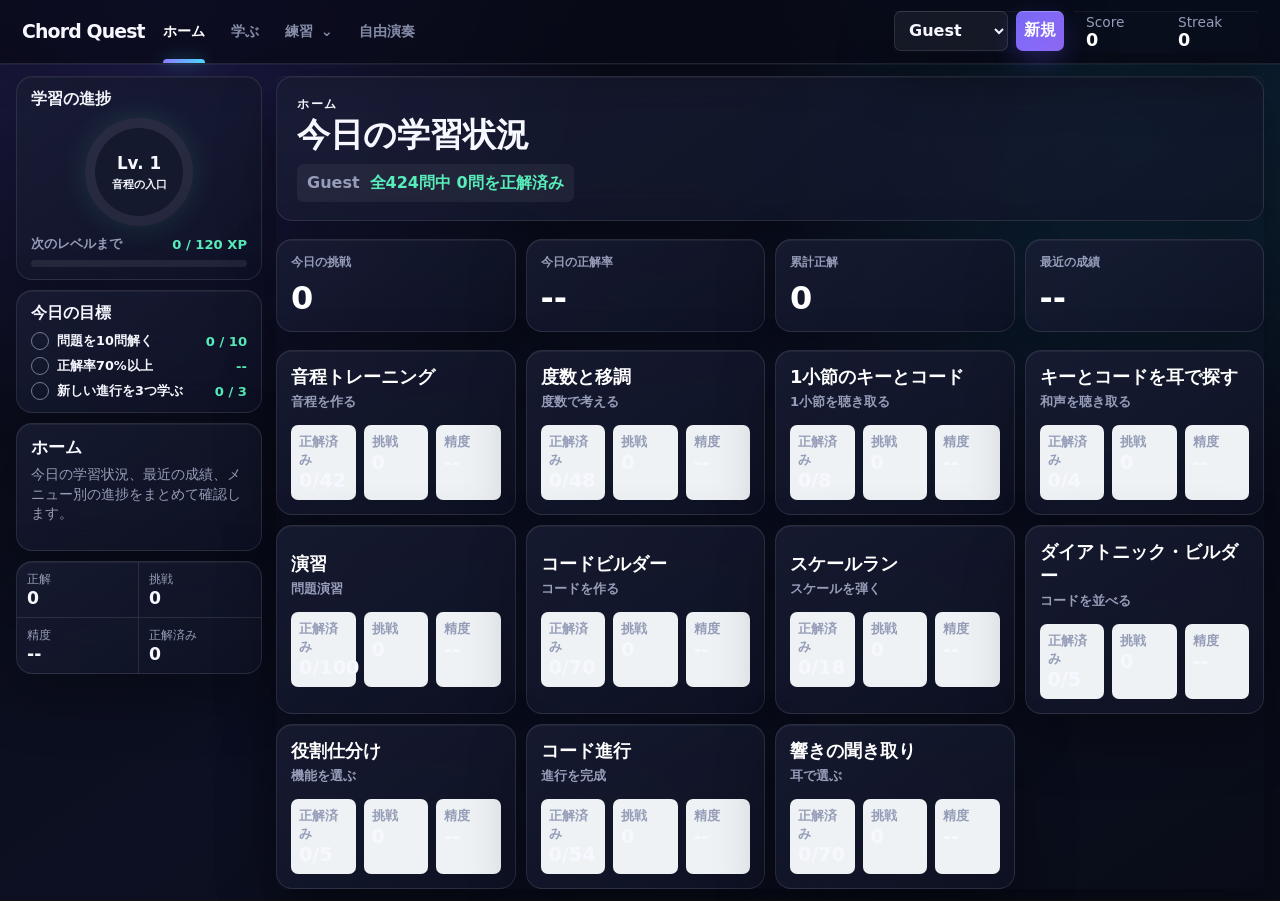
==== commit 36a96260: "Add harmony training and rich responsive UI" ====
--- a/index.html
+++ b/index.html
@@ -4,7 +4,8 @@
     <meta charset="UTF-8" />
     <meta name="viewport" content="width=device-width, initial-scale=1.0" />
     <title>Chord Quest</title>
-    <link rel="stylesheet" href="./styles.css?v=491b9b4" />
+    <link rel="stylesheet" href="./styles.css?v=c31de92" />
+    <link rel="stylesheet" href="./rich-theme.css?v=c31de92" />
   </head>
   <body>
     <!-- 手修正ポイント: アプリ全体の外枠。大きな余白や全体幅は styles.css の .app-shell / .stage を調整 -->
@@ -13,23 +14,31 @@
         <!-- 手修正ポイント: 上部ナビ。タブの追加・並び替えはこの nav 内の button を編集 -->
         <header class="topbar">
           <div class="brand-block">
-            <!-- 手修正ポイント: メニューボタンは現在見た目だけ。サイドバー開閉を入れるなら app.js でイベント追加 -->
-            <button class="menu-button" type="button" aria-label="メニュー">☰</button>
             <h1>Chord Quest</h1>
           </div>
           <nav class="mode-tabs" aria-label="ゲームモード">
-            <!-- 手修正ポイント: data-mode は app.js の MODES と対応。表示名だけ変えるならボタン内テキストを変更 -->
+            <!-- 主要導線は4分類。個別演習は「練習」メニュー内にまとめる -->
             <button class="tab active" data-mode="mypage">ホーム</button>
-            <button class="tab" data-mode="textbook">理論</button>
-            <button class="tab" data-mode="lesson">演習</button>
-            <button class="tab" data-mode="chord">コード</button>
-            <button class="tab" data-mode="scale">スケール</button>
-            <button class="tab" data-mode="diatonic">ダイアトニック</button>
-            <button class="tab" data-mode="function">機能</button>
-            <button class="tab" data-mode="progression">進行</button>
-            <button class="tab" data-mode="ear">耳トレ</button>
-            <!-- 手修正ポイント: 自由練習モード。スコア非反映の解析専用モードなので右端に配置 -->
-            <button class="tab" data-mode="practice">自由練習</button>
+            <button class="tab" data-mode="textbook">学ぶ</button>
+            <div class="training-menu">
+              <button class="tab training-trigger" id="training-trigger" type="button" aria-expanded="false" aria-controls="training-popover">
+                練習 <span aria-hidden="true">⌄</span>
+              </button>
+              <div class="training-popover hidden" id="training-popover">
+                <button data-mode="interval">音程</button>
+                <button data-mode="transpose">度数と移調</button>
+                <button data-mode="harmonyOne">1小節の和声</button>
+                <button data-mode="harmonize">4小節の和声</button>
+                <button data-mode="lesson">総合演習</button>
+                <button data-mode="chord">コード</button>
+                <button data-mode="scale">スケール</button>
+                <button data-mode="diatonic">ダイアトニック</button>
+                <button data-mode="function">機能</button>
+                <button data-mode="progression">進行</button>
+                <button data-mode="ear">耳トレ</button>
+              </div>
+            </div>
+            <button class="tab" data-mode="practice">自由演奏</button>
           </nav>
           <div class="topbar-tools">
             <div class="account-panel">
@@ -156,6 +165,6 @@
       </section>
     </main>
 
-    <script src="./app.js?v=491b9b4"></script>
+    <script src="./app.js?v=c31de92"></script>
   </body>
 </html>
--- a/styles.css
+++ b/styles.css
@@ -202,7 +202,7 @@
   padding: 0;
   border: 0;
   background: transparent;
-  overflow-x: auto;
+  overflow: visible;
   scrollbar-width: none;
 }
 
@@ -238,6 +238,196 @@
   background: var(--green-dark);
 }
 
+.training-menu {
+  position: relative;
+  flex: 0 0 auto;
+}
+
+.training-trigger span {
+  display: inline-block;
+  margin-left: 3px;
+  transition: transform 160ms ease;
+}
+
+.training-trigger[aria-expanded="true"] span {
+  transform: rotate(180deg);
+}
+
+.training-popover {
+  position: absolute;
+  z-index: 100;
+  top: calc(100% - 4px);
+  left: 50%;
+  width: 260px;
+  display: grid;
+  grid-template-columns: repeat(2, minmax(0, 1fr));
+  gap: 5px;
+  padding: 8px;
+  border: 1px solid var(--line);
+  border-radius: 8px;
+  background: var(--panel);
+  box-shadow: 0 14px 34px rgba(15, 23, 32, 0.16);
+  transform: translateX(-50%);
+}
+
+.training-popover button {
+  min-height: 38px;
+  padding: 7px 8px;
+  border-radius: 6px;
+  background: #f1f4f2;
+  font-size: 0.78rem;
+  font-weight: 800;
+  text-align: left;
+}
+
+.training-popover button:hover,
+.training-popover button.active {
+  color: var(--green-dark);
+  background: #e4f6ed;
+}
+
+/* 耳でキーとコード進行を推定する4小節課題 */
+.harmonize-board {
+  display: grid;
+  gap: 12px;
+  padding: 14px;
+}
+
+.key-detect {
+  display: grid;
+  grid-template-columns: minmax(210px, 0.75fr) minmax(0, 1.25fr);
+  gap: 14px;
+  align-items: center;
+  padding: 12px;
+  border: 1px solid var(--line);
+  border-radius: 8px;
+  background: var(--panel);
+}
+
+.key-detect strong,
+.key-detect small {
+  display: block;
+  margin-top: 5px;
+}
+
+.key-detect small,
+.harmony-disabled {
+  color: var(--muted);
+  font-size: 0.8rem;
+  font-weight: 720;
+}
+
+.key-choice-row {
+  display: grid;
+  grid-template-columns: repeat(4, minmax(78px, 1fr));
+  gap: 7px;
+}
+
+.key-choice-row button {
+  min-height: 44px;
+  padding: 7px;
+  border: 1px solid var(--line);
+  border-radius: 7px;
+  background: #eef2f4;
+  font-size: 0.82rem;
+  font-weight: 850;
+}
+
+.key-choice-row button.active {
+  border-color: var(--green);
+  color: var(--green-dark);
+  background: #e4f6ed;
+}
+
+.melody-timeline {
+  display: grid;
+  grid-template-columns: repeat(4, minmax(130px, 1fr));
+  gap: 8px;
+}
+
+.melody-timeline.one-bar {
+  grid-template-columns: minmax(260px, 560px);
+}
+
+.melody-bar {
+  min-height: 138px;
+  display: grid;
+  align-content: start;
+  gap: 7px;
+  padding: 12px;
+  border: 1px solid var(--line);
+  border-radius: 8px;
+  background: #fbfcf8;
+  text-align: left;
+}
+
+.melody-bar.active {
+  border-color: rgba(21, 129, 62, 0.65);
+  background: #edf8f3;
+  box-shadow: inset 0 0 0 2px rgba(21, 129, 62, 0.1);
+}
+
+.melody-bar span,
+.melody-bar small,
+.harmony-picker small,
+.harmony-flow span {
+  color: var(--muted);
+  font-size: 0.76rem;
+  font-weight: 760;
+}
+
+.melody-bar strong {
+  font-size: 1.15rem;
+}
+
+.melody-bar b {
+  margin-top: auto;
+  color: var(--green-dark);
+}
+
+.harmony-picker {
+  display: grid;
+  grid-template-columns: minmax(190px, 0.65fr) minmax(0, 1.35fr);
+  gap: 14px;
+  align-items: center;
+  padding: 12px;
+  border: 1px solid var(--line);
+  border-radius: 8px;
+  background: var(--panel);
+}
+
+.harmony-picker > div:first-child > strong,
+.harmony-picker > div:first-child > small {
+  display: block;
+  margin-top: 5px;
+}
+
+.chord-card.selected-card {
+  border-color: var(--green);
+  background: #e4f6ed;
+}
+
+.harmony-flow {
+  display: grid;
+  grid-template-columns: auto minmax(160px, 0.5fr) minmax(240px, 1fr);
+  gap: 12px;
+  align-items: center;
+  padding: 12px;
+  border-radius: 8px;
+  background: #eef2f4;
+}
+
+.harmony-flow strong {
+  color: var(--green-dark);
+}
+
+.harmony-flow p {
+  margin: 0;
+  line-height: 1.45;
+  font-size: 0.86rem;
+  font-weight: 700;
+}
+
 /* 手修正ポイント: 画面の主レイアウト。左サイド幅やメイン余白はここ */
 .workspace {
   --side-panel-width: 250px;
@@ -553,6 +743,16 @@
   margin-top: 5px;
   font-size: 1.04rem;
   line-height: 1.55;
+}
+
+.textbook-practice button {
+  min-height: 38px;
+  margin-top: 12px;
+  padding: 0 14px;
+  border-radius: 7px;
+  color: white;
+  background: var(--green-dark);
+  font-weight: 850;
 }
 
 /* 手修正ポイント: ホーム画面。今日の状況、最近の成績、メニュー別進捗の調整 */
@@ -1763,7 +1963,17 @@
   }
 
   .mode-tabs {
-    grid-template-columns: repeat(2, 1fr);
+    width: 100%;
+    gap: 22px;
+  }
+
+  .training-popover {
+    position: fixed;
+    top: 138px;
+    right: 16px;
+    left: 16px;
+    width: auto;
+    transform: none;
   }
 
   .tab {
@@ -1784,6 +1994,20 @@
     grid-template-columns: 1fr;
   }
 
+  .melody-timeline {
+    grid-template-columns: repeat(2, minmax(0, 1fr));
+  }
+
+  .harmony-picker,
+  .harmony-flow,
+  .key-detect {
+    grid-template-columns: 1fr;
+  }
+
+  .key-choice-row {
+    grid-template-columns: repeat(2, minmax(0, 1fr));
+  }
+
   .playback-toggle {
     width: 100%;
   }
--- a/rich-theme.css
+++ b/rich-theme.css
@@ -0,0 +1,490 @@
+
+/* ========================================================================== */
+/* Chord Quest / Rich dark theme                                              */
+/* 既存の機能レイアウトを保ったまま、静的コンセプトの視覚言語を本体へ適用 */
+/* ========================================================================== */
+
+:root {
+  color-scheme: dark;
+  --ink: #f7f8ff;
+  --muted: #969db8;
+  --line: rgba(255, 255, 255, 0.1);
+  --paper: #090b17;
+  --panel: rgba(21, 25, 46, 0.82);
+  --green: #58edba;
+  --green-dark: #58edba;
+  --coral: #ff73b5;
+  --amber: #ffc866;
+  --blue: #8b7cff;
+  --key-black: #111420;
+  --shadow: 0 22px 60px rgba(0, 0, 0, 0.3), inset 0 1px rgba(255, 255, 255, 0.055);
+  font-family: "Avenir Next", Inter, ui-sans-serif, system-ui, sans-serif;
+}
+
+body {
+  min-height: 100dvh;
+  background:
+    radial-gradient(circle at 12% 0%, rgba(105, 87, 255, 0.25), transparent 32%),
+    radial-gradient(circle at 88% 14%, rgba(29, 189, 218, 0.15), transparent 27%),
+    linear-gradient(145deg, #080a14 0%, #0c1022 52%, #090c18 100%);
+  background-attachment: fixed;
+}
+
+body::before {
+  content: "";
+  position: fixed;
+  z-index: -1;
+  inset: 0;
+  pointer-events: none;
+  opacity: 0.2;
+  background-image:
+    linear-gradient(rgba(255, 255, 255, 0.025) 1px, transparent 1px),
+    linear-gradient(90deg, rgba(255, 255, 255, 0.025) 1px, transparent 1px);
+  background-size: 44px 44px;
+  mask-image: linear-gradient(to bottom, black, transparent 74%);
+}
+
+button:focus-visible,
+select:focus-visible {
+  outline: 2px solid #4ad8ff;
+  outline-offset: 3px;
+}
+
+.topbar {
+  position: relative;
+  z-index: 300;
+  min-height: 64px;
+  border-color: var(--line);
+  background: rgba(8, 10, 22, 0.78);
+  box-shadow: 0 12px 36px rgba(0, 0, 0, 0.18);
+  backdrop-filter: blur(22px);
+}
+
+.workspace {
+  position: relative;
+  z-index: 1;
+}
+
+.brand-block h1 {
+  font-size: 1.18rem;
+  font-weight: 850;
+  letter-spacing: -0.045em;
+}
+
+.menu-button {
+  border: 1px solid rgba(139, 124, 255, 0.35);
+  color: #d3ceff;
+  background: linear-gradient(145deg, rgba(139, 124, 255, 0.35), rgba(92, 77, 232, 0.18));
+  box-shadow: 0 8px 24px rgba(105, 87, 255, 0.2), inset 0 1px rgba(255, 255, 255, 0.14);
+}
+
+.tab {
+  color: #858ca8;
+}
+
+.tab:hover,
+.tab.active {
+  color: #fff;
+}
+
+.tab.active::after {
+  background: linear-gradient(90deg, #8b7cff, #4ad8ff);
+  box-shadow: 0 0 16px rgba(74, 216, 255, 0.45);
+}
+
+.training-popover {
+  z-index: 500;
+  border-color: rgba(139, 124, 255, 0.24);
+  background: rgba(16, 19, 36, 0.96);
+  box-shadow: 0 22px 64px rgba(0, 0, 0, 0.5), inset 0 1px rgba(255, 255, 255, 0.07);
+  backdrop-filter: blur(22px);
+}
+
+.training-popover button {
+  color: #b9bfd4;
+  background: rgba(255, 255, 255, 0.045);
+}
+
+.training-popover button:hover,
+.training-popover button.active {
+  color: #fff;
+  background: linear-gradient(135deg, rgba(139, 124, 255, 0.3), rgba(74, 216, 255, 0.1));
+}
+
+.account-panel select {
+  border-color: var(--line);
+  color: var(--ink);
+  background: rgba(255, 255, 255, 0.055);
+}
+
+.small-button {
+  color: #fff;
+  background: linear-gradient(135deg, #7668f4, #956dff);
+  box-shadow: 0 9px 24px rgba(105, 87, 255, 0.28), inset 0 1px rgba(255, 255, 255, 0.24);
+}
+
+.scoreboard strong { color: #fff; }
+.scoreboard span { color: var(--muted); }
+
+.workspace {
+  --side-panel-width: 246px;
+  --workspace-gap: 14px;
+  min-height: calc(100dvh - 64px);
+  background: transparent;
+}
+
+.lesson-card,
+.stats-grid,
+.progress-card,
+.goal-card,
+.mypage-head,
+.home-overview div,
+.menu-score-card,
+.textbook-nav button,
+.textbook-points div,
+.textbook-example,
+.textbook-practice,
+.history-table,
+.empty-history {
+  border-color: var(--line);
+  background: linear-gradient(145deg, rgba(25, 29, 52, 0.82), rgba(15, 19, 37, 0.73));
+  box-shadow: var(--shadow);
+  backdrop-filter: blur(18px);
+}
+
+.lesson-card,
+.progress-card,
+.goal-card,
+.stats-grid,
+.mypage-head,
+.home-overview div,
+.menu-score-card,
+.textbook-nav button,
+.textbook-points div,
+.textbook-example,
+.textbook-practice,
+.history-table {
+  border-radius: 16px;
+}
+
+.side-heading,
+.lesson-card h2,
+.goal-card span,
+.xp-row span,
+.stats-grid strong,
+.mypage-head p,
+.textbook-points p {
+  color: var(--ink);
+}
+
+.lesson-card p,
+.stats-grid span,
+.xp-row span,
+.textbook-lead,
+.home-overview span {
+  color: var(--muted);
+}
+
+.level-ring {
+  background:
+    radial-gradient(circle at center, #15192d 0 57%, transparent 58%),
+    conic-gradient(#58edba 0 var(--level-progress), rgba(255, 255, 255, 0.08) var(--level-progress) 100%);
+  box-shadow: 0 0 30px rgba(88, 237, 186, 0.12);
+}
+
+.xp-bar { background: rgba(255, 255, 255, 0.08); }
+.xp-bar span { background: linear-gradient(90deg, #8b7cff, #4ad8ff); box-shadow: 0 0 14px rgba(74, 216, 255, 0.4); }
+.check-dot { border-color: #737b98; }
+.check-dot.done { border-color: #58edba; color: #071710; background: #58edba; box-shadow: 0 0 14px rgba(88, 237, 186, 0.32); }
+
+.game-panel {
+  gap: 12px;
+  padding: 18px 18px 76px;
+  border: 1px solid var(--line);
+  border-radius: 20px;
+  background: linear-gradient(145deg, rgba(25, 29, 52, 0.82), rgba(15, 19, 37, 0.73));
+  box-shadow: var(--shadow);
+  backdrop-filter: blur(20px);
+}
+
+.prompt-row {
+  padding-bottom: 13px;
+  border-bottom: 1px solid rgba(255, 255, 255, 0.075);
+}
+
+.prompt-row h2 {
+  color: #fff;
+  font-weight: 800;
+  letter-spacing: -0.03em;
+}
+
+.label,
+.eyebrow {
+  color: #58edba;
+  letter-spacing: 0.13em;
+}
+
+.solved-status {
+  color: #a4abc2;
+  background: rgba(255, 255, 255, 0.055);
+}
+
+.solved-status.solved {
+  color: #58edba;
+  background: rgba(88, 237, 186, 0.09);
+}
+
+.icon-button {
+  border-color: rgba(74, 216, 255, 0.34);
+  color: #fff;
+  background: radial-gradient(circle at 35% 28%, #75e5ff, #655de9 72%);
+  box-shadow: 0 10px 30px rgba(74, 216, 255, 0.22), inset 0 2px 4px rgba(255, 255, 255, 0.38);
+}
+
+.playback-toggle,
+.guide-control {
+  border-color: var(--line);
+  background: rgba(255, 255, 255, 0.045);
+}
+
+.playback-toggle button.active {
+  color: #fff;
+  background: linear-gradient(135deg, rgba(139, 124, 255, 0.45), rgba(74, 216, 255, 0.18));
+  box-shadow: 0 8px 20px rgba(105, 87, 255, 0.15);
+}
+
+.answer-strip {
+  border-color: rgba(255, 255, 255, 0.08);
+  background: rgba(6, 9, 20, 0.35);
+}
+
+.answer-note {
+  background: linear-gradient(135deg, #7668f4, #4aaed6);
+  box-shadow: 0 7px 18px rgba(105, 87, 255, 0.22), inset 0 1px rgba(255, 255, 255, 0.2);
+}
+
+.feedback-banner {
+  border-color: rgba(139, 124, 255, 0.34);
+  color: #fff;
+  background: rgba(139, 124, 255, 0.12);
+}
+
+.feedback-banner.correct {
+  border-color: rgba(88, 237, 186, 0.5);
+  color: #9effdc;
+  background: rgba(88, 237, 186, 0.1);
+}
+
+.feedback-banner.incorrect {
+  border-color: rgba(255, 115, 181, 0.5);
+  color: #ffafd3;
+  background: rgba(255, 115, 181, 0.1);
+}
+
+.hint-tools button,
+.controls .secondary,
+.detail-toolbar button,
+.history-jump {
+  border: 1px solid var(--line);
+  color: #dce0ef;
+  background: rgba(255, 255, 255, 0.055);
+}
+
+.hint-step {
+  border-color: rgba(88, 237, 186, 0.18);
+  color: var(--ink);
+  background: linear-gradient(145deg, rgba(88, 237, 186, 0.09), rgba(74, 216, 255, 0.035));
+}
+
+.concept-board {
+  border-color: var(--line);
+  background: rgba(7, 10, 22, 0.38);
+  box-shadow: inset 0 1px rgba(255, 255, 255, 0.04);
+}
+
+.degree-slot,
+.chord-card,
+.assigned-card,
+.function-head,
+.function-bank,
+.function-column,
+.progression-study,
+.voice-line,
+.progression-library,
+.progression-library-item,
+.practice-match,
+.practice-results section,
+.practice-summary,
+.key-detect,
+.harmony-picker,
+.melody-bar {
+  border-color: var(--line);
+  color: var(--ink);
+  background: rgba(255, 255, 255, 0.04);
+}
+
+.degree-slot.filled,
+.melody-bar.active,
+.chord-card.selected,
+.chord-card.selected-card {
+  border-color: rgba(139, 124, 255, 0.7);
+  color: #fff;
+  background: linear-gradient(145deg, rgba(139, 124, 255, 0.28), rgba(74, 216, 255, 0.09));
+  box-shadow: 0 9px 28px rgba(105, 87, 255, 0.14), inset 0 1px rgba(255, 255, 255, 0.12);
+}
+
+.degree-slot.correct-slot {
+  border-color: rgba(88, 237, 186, 0.52);
+  background: rgba(88, 237, 186, 0.1);
+}
+
+.chord-card:hover,
+.function-head:hover,
+.progression-library-item:hover,
+.menu-score-card:hover {
+  border-color: rgba(74, 216, 255, 0.38);
+  background: rgba(74, 216, 255, 0.07);
+  transform: translateY(-1px);
+}
+
+.key-detect,
+.harmony-picker {
+  background: rgba(255, 255, 255, 0.032);
+}
+
+.key-choice-row button {
+  border-color: var(--line);
+  color: #c7ccde;
+  background: rgba(255, 255, 255, 0.045);
+}
+
+.key-choice-row button.active {
+  border-color: rgba(139, 124, 255, 0.7);
+  color: #fff;
+  background: linear-gradient(135deg, rgba(139, 124, 255, 0.38), rgba(74, 216, 255, 0.12));
+  box-shadow: 0 8px 24px rgba(105, 87, 255, 0.18);
+}
+
+.harmony-flow,
+.function-actions,
+.step-map {
+  color: var(--ink);
+  background: rgba(255, 255, 255, 0.045);
+}
+
+.keyboard {
+  border-color: rgba(255, 255, 255, 0.2);
+  background: #24283a;
+  box-shadow: 0 18px 42px rgba(0, 0, 0, 0.36);
+}
+
+.key {
+  border-right-color: #b6bbc7;
+  color: #303442;
+  background: linear-gradient(#fff, #dce1ea);
+}
+
+.key.black {
+  color: #e7eaf4;
+  background: linear-gradient(145deg, #34394e, #10131f);
+  box-shadow: 0 8px 12px rgba(0, 0, 0, 0.4);
+}
+
+.key.active,
+.key.selected {
+  color: #12212b;
+  background: linear-gradient(#dffaff, #83ddef);
+  box-shadow: inset 0 -18px 34px rgba(74, 216, 255, 0.28), 0 0 26px rgba(74, 216, 255, 0.45);
+}
+
+.key.black.active,
+.key.black.selected {
+  color: #fff;
+  background: linear-gradient(#a495ff, #6557e9);
+  box-shadow: 0 0 24px rgba(139, 124, 255, 0.52);
+}
+
+.controls {
+  border-color: rgba(139, 124, 255, 0.24);
+  background: rgba(12, 15, 29, 0.9);
+  box-shadow: 0 16px 48px rgba(0, 0, 0, 0.48), inset 0 1px rgba(255, 255, 255, 0.08);
+  backdrop-filter: blur(22px);
+}
+
+.controls button,
+#next-challenge,
+.textbook-practice button {
+  color: #fff;
+  background: linear-gradient(110deg, #7668f4, #956dff 55%, #5fcaee);
+  box-shadow: 0 10px 28px rgba(105, 87, 255, 0.25), inset 0 1px rgba(255, 255, 255, 0.24);
+}
+
+.controls button:disabled,
+.controls .secondary:disabled {
+  color: #6f768f;
+  background: rgba(255, 255, 255, 0.045);
+  box-shadow: none;
+}
+
+.mypage-head p:not(.label),
+.status-pill,
+.detail-toolbar button {
+  color: var(--muted);
+  background: rgba(255, 255, 255, 0.055);
+}
+
+.home-overview strong,
+.menu-score-card strong,
+.textbook-article h2,
+.textbook-example strong,
+.textbook-practice strong,
+.history-row strong {
+  color: #fff;
+}
+
+.textbook-nav button.active {
+  border-color: rgba(139, 124, 255, 0.64);
+  background: linear-gradient(135deg, rgba(139, 124, 255, 0.24), rgba(74, 216, 255, 0.07));
+  box-shadow: inset 3px 0 #8b7cff, 0 10px 28px rgba(105, 87, 255, 0.12);
+}
+
+.textbook-points div span { background: linear-gradient(135deg, #58edba, #4ad8ff); box-shadow: 0 0 12px rgba(74, 216, 255, 0.3); }
+.history-row { border-color: rgba(255, 255, 255, 0.075); }
+.history-row.header { color: #b7bdd2; background: rgba(255, 255, 255, 0.045); }
+.status-pill.solved { color: #58edba; background: rgba(88, 237, 186, 0.1); }
+
+@media (max-width: 1180px) {
+  .workspace { --side-panel-width: 220px; }
+  .topbar { gap: 12px; padding-inline: 16px; }
+  .mode-tabs { gap: 18px; }
+  .account-panel { min-width: 140px; }
+}
+
+@media (max-height: 820px) and (min-width: 821px) {
+  .topbar { min-height: 56px; }
+  .workspace { min-height: calc(100dvh - 56px); padding-top: 8px; padding-bottom: 8px; }
+  .side-panel { gap: 7px; }
+  .progress-card, .goal-card, .lesson-card { padding: 9px 11px; }
+  .level-ring { width: 76px; height: 76px; margin-bottom: 5px; }
+  .goal-card div { margin-top: 4px; }
+  .lesson-card p { margin-bottom: 0; }
+  .game-panel { gap: 8px; padding-top: 12px; }
+  .prompt-row { padding-bottom: 8px; }
+  .answer-strip { min-height: 40px; }
+  .keyboard { height: clamp(100px, 17vh, 138px); }
+  .hint-panel { max-height: 112px; overflow: auto; }
+  .concept-board { max-height: min(43vh, 360px); overflow: auto; }
+  .controls { bottom: 8px; padding-block: 7px; }
+}
+
+@media (max-width: 820px) {
+  body { overflow-x: hidden; }
+  .app-shell { padding: 0; }
+  .topbar { padding: 12px 14px; }
+  .workspace { padding: 10px; }
+  .side-panel { order: 2; }
+  .game-panel { order: 1; padding: 14px 12px 76px; }
+  .mypage-panel, .textbook-panel { order: 1; }
+  .training-popover { top: 116px; }
+  .controls { left: 10px; right: 10px; bottom: 8px; }
+}
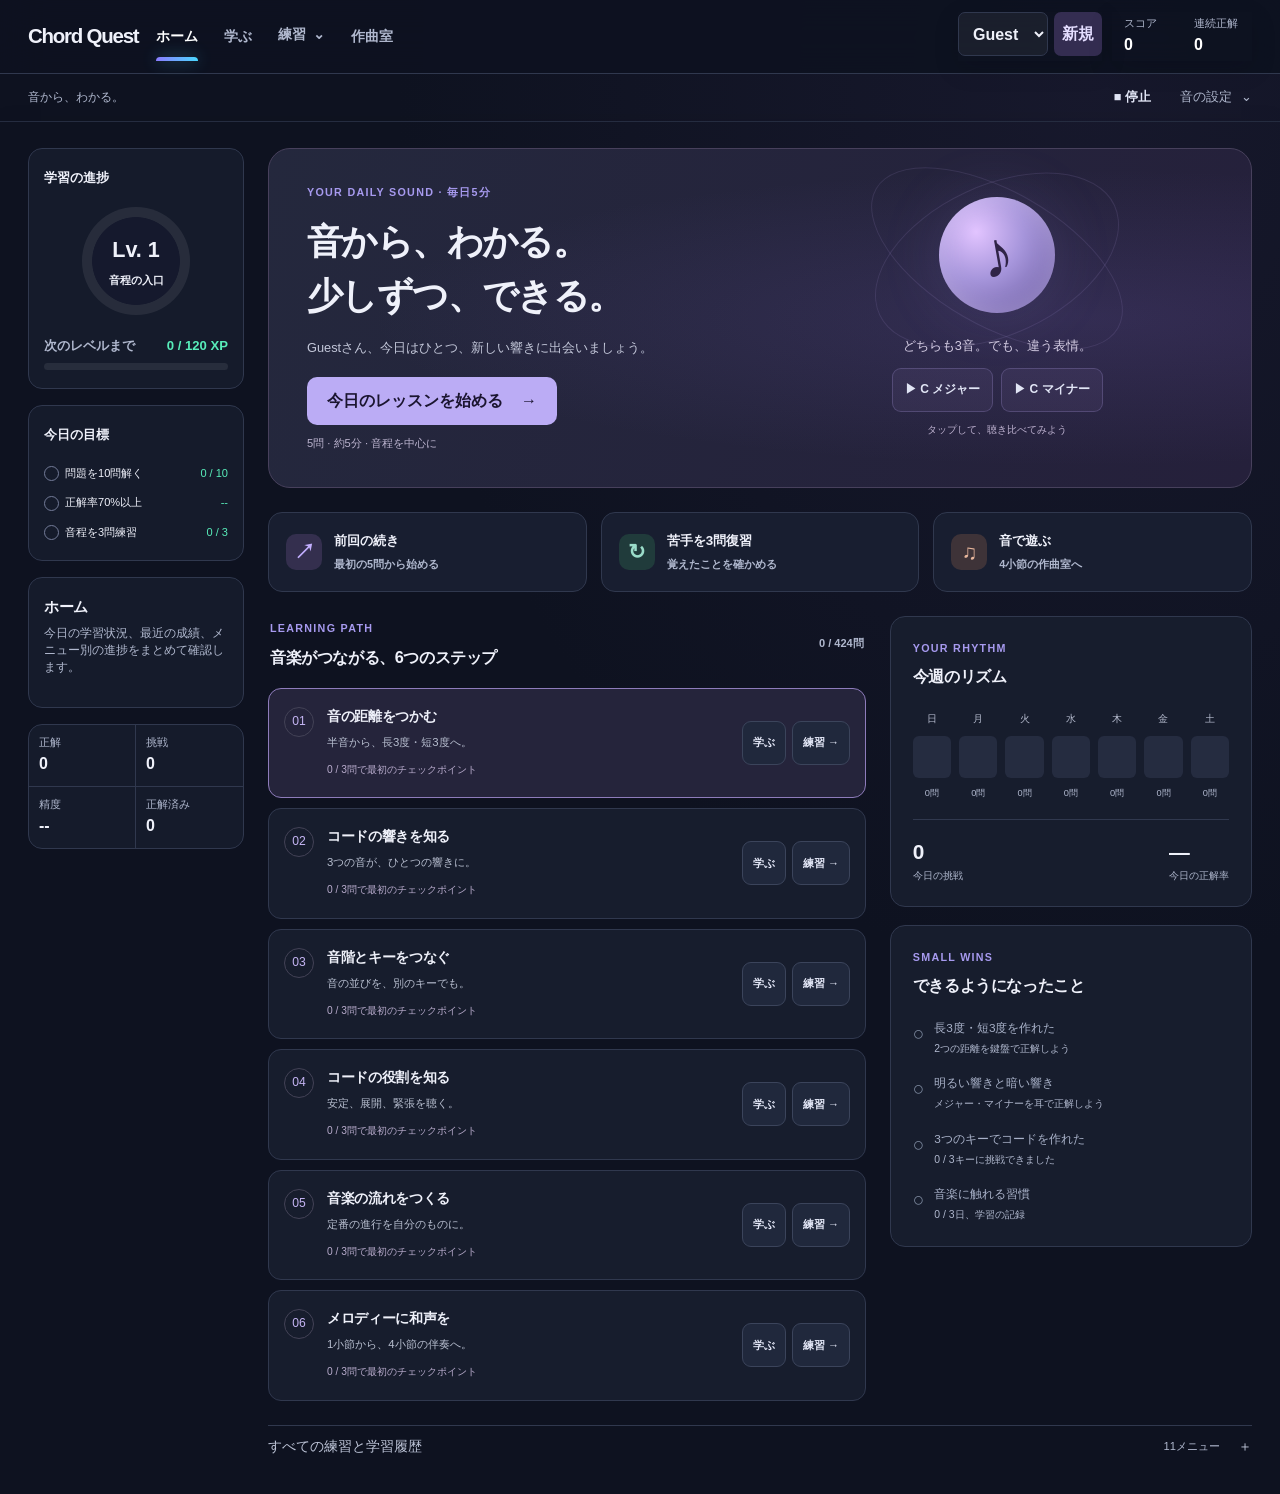
==== commit 21bfaff9: "Add daily learning journeys and composition studio" ====
--- a/index.html
+++ b/index.html
@@ -4,8 +4,12 @@
     <meta charset="UTF-8" />
     <meta name="viewport" content="width=device-width, initial-scale=1.0" />
     <title>Chord Quest</title>
-    <link rel="stylesheet" href="./styles.css?v=c31de92" />
-    <link rel="stylesheet" href="./rich-theme.css?v=c31de92" />
+    <meta name="theme-color" content="#101426" />
+    <meta name="description" content="毎日5分、耳と手で音楽理論を。音程・コード・耳トレから、自分だけのコード進行づくりまで。" />
+    <link rel="icon" href="./favicon.svg" type="image/svg+xml" />
+    <link rel="stylesheet" href="./styles.css?v=studio-20260913" />
+    <link rel="stylesheet" href="./rich-theme.css?v=studio-20260913" />
+    <link rel="stylesheet" href="./experience.css?v=studio-20260913" />
   </head>
   <body>
     <!-- 手修正ポイント: アプリ全体の外枠。大きな余白や全体幅は styles.css の .app-shell / .stage を調整 -->
@@ -38,7 +42,7 @@
                 <button data-mode="ear">耳トレ</button>
               </div>
             </div>
-            <button class="tab" data-mode="practice">自由演奏</button>
+            <button class="tab" data-mode="practice">作曲室</button>
           </nav>
           <div class="topbar-tools">
             <div class="account-panel">
@@ -49,11 +53,24 @@
               </div>
             </div>
             <div class="scoreboard" aria-live="polite">
-              <span>Score <strong id="score">0</strong></span>
-              <span>Streak <strong id="streak">0</strong></span>
+              <span>スコア <strong id="score">0</strong></span>
+              <span>連続正解 <strong id="streak">0</strong></span>
             </div>
           </div>
         </header>
+        <div class="audio-dock">
+          <span class="audio-status" id="audio-status" role="status">音から、わかる。</span>
+          <button type="button" class="quiet-button" data-cq="stop" id="stop-audio" aria-label="すべての再生を停止">■ 停止</button>
+          <details class="sound-settings">
+            <summary>音の設定</summary>
+            <div class="sound-settings-body">
+              <label>音色<select id="sound-tone"><option value="piano">ソフトピアノ</option><option value="electric">エレクトリックピアノ</option><option value="triangle">シンプル</option></select></label>
+              <label>音量 <output id="volume-value">60%</output><input id="sound-volume" type="range" min="0" max="100" value="60" /></label>
+              <label>テンポ <output id="tempo-value">100 BPM</output><input id="sound-tempo" type="range" min="50" max="160" step="5" value="100" /></label>
+              <label class="check-label"><input id="sound-loop" type="checkbox" /> お手本・回答をリピート</label>
+            </div>
+          </details>
+        </div>
 
         <!-- 手修正ポイント: 左サイドとメイン領域の2カラム。列幅は styles.css の .workspace を調整 -->
         <section class="workspace">
@@ -78,7 +95,7 @@
               <p class="side-heading">今日の目標</p>
               <div><span class="check-dot" id="goal-attempts-dot"></span><span>問題を10問解く</span><strong id="goal-attempts-value">0 / 10</strong></div>
               <div><span class="check-dot" id="goal-accuracy-dot"></span><span>正解率70%以上</span><strong id="goal-accuracy-value">--</strong></div>
-              <div><span class="check-dot" id="goal-progressions-dot"></span><span>新しい進行を3つ学ぶ</span><strong id="goal-progressions-value">0 / 3</strong></div>
+              <div><span class="check-dot" id="goal-progressions-dot"></span><span id="goal-unit-label">新しい問題を3つ学ぶ</span><strong id="goal-progressions-value">0 / 3</strong></div>
             </div>
             <div class="lesson-card">
               <h2 id="mode-title">音程の地図</h2>
@@ -108,6 +125,8 @@
           </aside>
 
           <section class="game-panel">
+            <div id="session-strip" class="session-strip hidden"></div>
+            <div id="exercise-options" class="exercise-options"></div>
             <!-- 手修正ポイント: 問題/モードの見出し。自由練習では app.js の showPracticeMode が文言を入れる -->
             <div class="prompt-row">
               <div>
@@ -131,13 +150,14 @@
 
             <!-- 手修正ポイント: 選択中の音やフィードバック表示。自由練習では横スクロール固定 -->
             <div class="answer-strip" id="answer-strip" aria-live="polite"></div>
+            <div id="explanation-panel" class="explanation-panel hidden" aria-live="polite"></div>
 
             <!-- 手修正ポイント: ヒントUI。自由練習モードでは CSS / app.js で非表示 -->
             <div class="hint-tools">
               <button id="toggle-hint" class="secondary" aria-expanded="false" aria-controls="hint-panel">
                 ヒントを見る
               </button>
-              <span id="hint-cost">ヒント1つごとに正解点が25%減</span>
+              <span id="hint-cost">練習ではヒントを使っても減点なし</span>
             </div>
 
             <div class="hint-panel hidden" id="hint-panel" aria-live="polite"></div>
@@ -146,14 +166,18 @@
             <div class="concept-board hidden" id="concept-board" aria-live="polite"></div>
 
             <!-- 手修正ポイント: 鍵盤本体。キーは app.js の renderKeyboard で生成 -->
-            <div class="keyboard" id="keyboard" aria-label="ピアノ鍵盤"></div>
+            <div class="keyboard-wrap" id="keyboard-wrap">
+              <div class="keyboard-controls"><span>鍵盤で試す</span><div role="group" aria-label="鍵盤の音域"><button type="button" data-cq="octave" data-octave="4" aria-pressed="true">C4–C5</button><button type="button" data-cq="octave" data-octave="5" aria-pressed="false">C5–C6</button></div></div>
+              <div class="keyboard" id="keyboard" aria-label="ピアノ鍵盤"></div>
+            </div>
+            <section id="studio-panel" class="studio-panel hidden" aria-label="小さな作曲室"></section>
 
             <!-- 手修正ポイント: 下部操作ボタン。自由練習では判定/次へを非表示 -->
             <div class="controls">
-              <button id="check-answer">判定</button>
+              <button id="check-answer">答え合わせ</button>
               <button id="play-answer" class="secondary">自分の音を聞く</button>
               <button id="next-challenge" class="secondary">次へ</button>
-              <button id="clear-answer" class="secondary">消す</button>
+              <button id="clear-answer" class="secondary">選び直す</button>
             </div>
           </section>
 
@@ -164,7 +188,9 @@
         </section>
       </section>
     </main>
-
-    <script src="./app.js?v=c31de92"></script>
+    <div id="toast" class="toast hidden" role="status"></div>
+    <script src="./audio.js?v=studio-20260913"></script>
+    <script src="./app.js?v=studio-20260913"></script>
+    <script src="./experience.js?v=studio-20260913"></script>
   </body>
 </html>
--- a/experience.css
+++ b/experience.css
@@ -0,0 +1,415 @@
+/* Chord Quest: a calm, responsive learning and music workspace. */
+:root {
+  --paper: #0e1220;
+  --panel: #171d30;
+  --ink: #eff1fa;
+  --muted: #b0b8ce;
+  --line: #30384e;
+  --blue: #a99af5;
+  --green: #82dcc3;
+  --shadow: 0 8px 26px #03071120;
+  font-family: -apple-system, BlinkMacSystemFont, "Hiragino Kaku Gothic ProN", "Yu Gothic", sans-serif;
+}
+body { background: radial-gradient(ellipse at 85% 5%, #24213e66, transparent 45%), var(--paper); font-weight: 400; line-height: 1.6; }
+body::before { display: none; }
+button, input, select, summary { -webkit-tap-highlight-color: transparent; }
+button { font-weight: 600; }
+button, select, summary { touch-action: manipulation; }
+button:not(.key):not(.mini-key) { min-height: 44px; }
+button:disabled { cursor: default; opacity: .5; }
+input, select { min-height: 44px; max-width: 100%; border: 1px solid var(--line); border-radius: 9px; padding: 8px 11px; color: var(--ink); background: #101626; font: inherit; }
+input[type="range"] { accent-color: #b3a4fc; width: 100%; padding: 0; }
+input[type="checkbox"] { accent-color: #b3a4fc; width: 18px; min-height: 18px; }
+button:focus-visible, select:focus-visible, input:focus-visible, summary:focus-visible { outline: 3px solid #a7e7dc; outline-offset: 3px; }
+label { color: var(--muted); font-size: .8rem; }
+label select, label input:not([type="checkbox"]) { display: block; margin-top: 5px; }
+h1, h2, h3, h4 { font-weight: 700; letter-spacing: -.025em; }
+h3 { font-size: 1.18rem; margin: 0 0 10px; }
+h4 { font-size: .96rem; margin: 0 0 5px; }
+p { line-height: 1.75; }
+small { font-size: .76rem; color: var(--muted); }
+.label { font-size: .67rem; letter-spacing: .12em; color: #a79aef; font-weight: 650; }
+.topbar { padding: 12px 28px; min-height: 74px; box-shadow: none; background: #0e1220e8; }
+.brand-block h1 { font-size: 1.28rem; font-weight: 750; letter-spacing: -.06em; }
+.mode-tabs { align-self: stretch; gap: 26px; }
+.tab { font-weight: 600; font-size: .88rem; color: var(--muted); }
+.topbar-tools { box-shadow: none; }
+.account-panel { min-width: 100px; }
+.account-panel label { display: none; }
+.account-panel > div { gap: 6px; }
+.account-panel select { min-width: 90px; }
+.small-button { box-shadow: none; background: #342d51; color: #e4ddff; }
+.scoreboard span { font-size: .66rem; min-width: 70px; }
+.scoreboard strong { font-size: 1rem; }
+.audio-dock { position: relative; z-index: 100; display: flex; justify-content: flex-end; align-items: center; gap: 14px; padding: 0 28px; min-height: 48px; border-bottom: 1px solid #252c40; }
+.audio-status { margin-right: auto; font-size: .76rem; color: var(--muted); }
+.audio-dock .quiet-button { padding: 0 14px; min-height: 36px; background: transparent; border-color: transparent; font-size: .8rem; }
+.sound-settings summary { display: flex; align-items: center; cursor: pointer; font-size: .8rem; color: var(--muted); }
+.sound-settings summary::after { content: "⌄"; margin-left: 9px; }
+.sound-settings-body { position: absolute; top: calc(100% + 6px); right: 20px; width: 300px; display: grid; gap: 15px; padding: 22px; border: 1px solid var(--line); border-radius: 16px; background: #1b2236; box-shadow: 0 18px 45px #0006; }
+.sound-settings-body select { width: 100%; }
+.sound-settings-body output { float: right; color: var(--ink); }
+.check-label { display: flex; align-items: center; gap: 8px; min-height: 44px; }
+.workspace { --side-panel-width: 216px; --workspace-gap: 24px; --workspace-x-padding: 28px; padding-top: 26px; padding-bottom: 36px; min-height: calc(100dvh - 122px); align-items: start; }
+.side-panel { gap: 16px; }
+.progress-card, .goal-card, .lesson-card, .stats-grid { background: #151b2b; border-radius: 14px; box-shadow: none; }
+.progress-card, .goal-card, .lesson-card { padding: 18px 15px; }
+.side-heading { font-size: .8rem; font-weight: 600; margin-bottom: 18px; }
+.level-ring { width: 108px; height: 108px; margin-bottom: 20px; box-shadow: none; }
+.level-ring strong { font-size: 1.35rem; font-weight: 650; }
+.level-ring span { font-size: .7rem; }
+.xp-row, .goal-card span, .goal-card strong { font-size: .69rem; font-weight: 500; }
+.goal-card div { gap: 6px; margin-top: 12px; }
+.check-dot { width: 15px; height: 15px; }
+.lesson-card h2 { font-size: .92rem; }
+.lesson-card p { font-size: .76rem; font-weight: 400; }
+.stats-grid span { font-size: .68rem; }
+.stats-grid strong { font-size: 1rem; font-weight: 600; }
+.mypage-panel, .textbook-panel { gap: 24px; align-content: start; box-shadow: none; }
+.daily-hero { display: grid; grid-template-columns: 1.1fr 1fr; overflow: hidden; min-height: 310px; padding: 34px 38px; border: 1px solid #47405c; border-radius: 22px; background: radial-gradient(ellipse at 83% 50%, #7761be2e, transparent 62%), linear-gradient(110deg, #24283d, #25203b); }
+.hero-copy { position: relative; z-index: 1; }
+.hero-copy h2 { font-size: clamp(1.85rem, 2.8vw, 2.65rem); line-height: 1.5; margin: 14px 0; letter-spacing: -.045em; }
+.hero-copy p:not(.label) { color: #c3c7d9; font-size: .8rem; max-width: 380px; }
+.hero-copy > small { display: block; margin-top: 10px; color: #bcb4cf; font-size: .7rem; }
+.primary-button, .controls #check-answer, .controls #next-challenge { display: inline-flex; align-items: center; justify-content: center; gap: 18px; padding: 11px 20px; border-radius: 10px; color: #1b1530; background: #bbacf5; box-shadow: none; font-weight: 700; }
+.primary-button:hover, .controls #check-answer:hover, .controls #next-challenge:hover { background: #cfbfff; }
+.hero-start { margin-top: 5px; min-width: 250px; }
+.hero-start span { margin-left: auto; }
+.quiet-button, .button-row > button { padding: 9px 15px; border-radius: 9px; border: 1px solid #3b445b; color: #e1e5f5; background: #20283c; font-size: .8rem; box-shadow: none; }
+.quiet-button:hover, .button-row > button:hover { background: #313953; border-color: #9b8dd5; }
+.button-row { display: flex; gap: 8px; flex-wrap: wrap; align-items: center; }
+.hero-sound { display: flex; position: relative; align-items: center; justify-content: center; flex-direction: column; gap: 10px; isolation: isolate; }
+.hero-sound p { margin: 12px 0 0; color: #d5cde4; font-size: .8rem; }
+.hero-sound .button-row > button { background: #c6b4fa10; border-color: #b7a5eb3b; font-size: .75rem; padding: 8px 12px; }
+.hero-sound > small { font-size: .65rem; color: #beb2d0; }
+.sound-disc { display: grid; place-items: center; width: 116px; height: 116px; border-radius: 50%; background: radial-gradient(circle at 32% 30%, #e2c4ff, #a695db 42%, #7263a9 85%); box-shadow: 0 0 65px #a391ea24, inset 0 0 25px #efe2ff55; }
+.sound-disc span { font-family: Georgia, serif; font-size: 4.1rem; color: #302447; transform: rotate(-10deg); }
+.orbit { position: absolute; border: 1px solid #bca5e321; border-radius: 50%; z-index: -1; top: 2px; width: 260px; height: 150px; transform: rotate(-25deg); }
+.orbit-two { transform: rotate(30deg); top: 8px; width: 280px; height: 135px; }
+.quick-actions { display: grid; grid-template-columns: repeat(3, minmax(0, 1fr)); gap: 14px; }
+.quick-actions > button { display: flex; align-items: center; text-align: left; gap: 12px; padding: 17px; border: 1px solid var(--line); border-radius: 14px; background: #181e30; }
+.quick-actions > button:hover { border-color: #8775ba; }
+.quick-actions strong, .quick-actions div > span { display: block; }
+.quick-actions strong { font-size: .84rem; margin-bottom: 5px; }
+.quick-actions div > span { color: var(--muted); font-size: .68rem; }
+.action-icon { flex: 0 0 36px; display: grid; place-items: center; height: 36px; border-radius: 10px; color: #c3afff; background: #342f4e; font-size: 1.3rem; }
+.action-icon.mint { background: #203b3b; color: #9adcc9; }
+.action-icon.peach { background: #3e3338; color: #e9b79d; }
+.dashboard-columns { display: grid; grid-template-columns: minmax(0, 1.65fr) minmax(240px, 1fr); gap: 24px; }
+.section-heading { display: flex; justify-content: space-between; align-items: center; gap: 12px; margin: 3px 0 18px; }
+.section-heading h3 { font-size: 1.02rem; margin: 0; }
+.section-heading > span { color: var(--muted); font-size: .69rem; white-space: nowrap; }
+.learning-path { display: grid; gap: 10px; }
+.path-step { display: flex; align-items: center; gap: 13px; padding: 17px 15px; border: 1px solid var(--line); background: #171d2d; border-radius: 13px; }
+.path-step.current { border-color: #8e7cbb; background: #25243b; }
+.step-number { align-self: flex-start; flex: 0 0 30px; margin-top: 1px; display: grid; place-items: center; width: 30px; height: 30px; border: 1px solid #434256; border-radius: 50%; color: #c5b5f4; font-size: .76rem; }
+.path-step > div:nth-child(2) { flex: 1; min-width: 0; }
+.path-step h4 { font-size: .86rem; }
+.path-step p { margin: 0 0 2px; font-size: .71rem; color: #b8bfd0; }
+.path-step small { font-size: .64rem; color: #b9accd; }
+.step-actions { display: flex; gap: 6px; }
+.step-actions button { padding: 5px 10px; font-size: .69rem; white-space: nowrap; }
+.growth-section { display: grid; gap: 18px; align-content: start; }
+.growth-card { padding: 22px; border: 1px solid var(--line); border-radius: 15px; background: #171d2d; }
+.growth-card h3 { font-size: 1rem; }
+.week-chart { display: grid; grid-template-columns: repeat(7, 1fr); gap: 8px; padding: 12px 0 18px; }
+.week-day { display: grid; justify-items: center; gap: 8px; font-size: .65rem; color: #b5bbce; }
+.week-day i { width: 100%; height: 42px; border-radius: 6px; background: #252c40; }
+.week-day.practiced i { background: linear-gradient(to top, #8bccb6 var(--activity), #2a3445 var(--activity)); }
+.week-day small { font-size: .58rem; }
+.today-summary { display: flex; justify-content: space-between; border-top: 1px solid var(--line); padding-top: 15px; }
+.today-summary strong { font-size: 1.3rem; font-weight: 650; }
+.today-summary small { display: block; font-size: .64rem; font-weight: 400; }
+.achievements { display: grid; gap: 17px; margin-top: 20px; }
+.achievement { display: flex; gap: 10px; color: #a8b1c8; }
+.achievement > span { font-size: 1.2rem; color: #7b879c; }
+.achievement strong { display: block; font-size: .74rem; font-weight: 500; }
+.achievement small { display: block; font-size: .65rem; margin-top: 3px; }
+.achievement.earned > span { color: #81d9bc; }
+.achievement.earned strong { color: #ddf5e8; }
+.all-training { border-top: 1px solid var(--line); padding-top: 10px; }
+.all-training summary { display: flex; justify-content: space-between; align-items: center; cursor: pointer; color: #bdc4d7; font-size: .86rem; }
+.all-training summary::after { content: '＋'; }
+.all-training[open] summary::after { content: '−'; }
+.all-training summary span { margin-left: auto; margin-right: 18px; color: var(--muted); font-size: .7rem; }
+.mypage-grid { margin-top: 16px; grid-template-columns: repeat(auto-fit, minmax(245px, 1fr)); }
+.menu-score-card { min-height: 0; background: #191f31; box-shadow: none; }
+.menu-score-card > strong { font-size: .94rem; }
+.score-metrics div { background: #262e43; padding: 10px; }
+.score-metrics b { color: #f0f2fa; font-size: 1rem; }
+.score-metrics span { color: #bac3d8; font-size: .65rem; }
+.menu-score-card .button-row { margin-top: 15px; }
+.game-panel, .game-panel.practice-mode { display: flex; flex-direction: column; align-items: stretch; gap: 18px; min-width: 0; height: auto; min-height: 0; padding: 26px; overflow: visible; background: #171d2e; border-radius: 19px; }
+.prompt-row, .practice-mode .prompt-row { order: 0; position: relative; display: flex; flex-wrap: wrap; align-items: center; min-height: 0; height: auto; padding: 0 0 20px; gap: 20px; background: transparent; border: 0; border-bottom: 1px solid var(--line); border-radius: 0; }
+.prompt-row > div:first-child { flex: 1 1 290px; min-width: 0; }
+#prompt, .practice-mode #prompt { font-size: clamp(1.3rem, 2.1vw, 1.8rem); line-height: 1.65; font-weight: 650; }
+.solved-status { font-size: .67rem; min-height: 0; background: #2a3146; }
+.play-tools { gap: 12px; justify-content: flex-start; flex-wrap: wrap; }
+.icon-button { width: 48px; height: 48px; flex: 0 0 48px; background: #b4a5f0; color: #221c36; box-shadow: none; }
+.guide-control { padding: 0; border: 0; background: transparent; }
+.guide-control > span { font-size: .69rem; }
+.guide-control .playback-toggle { width: auto; }
+.playback-toggle { background: #252d40; border-color: var(--line); }
+.playback-toggle button { font-size: .72rem; }
+.playback-toggle button.active { background: #51476f; box-shadow: none; }
+.answer-strip, .practice-mode .answer-strip { order: 1; height: auto; min-height: 54px; flex-wrap: wrap; overflow: visible; padding: 12px; border: 1px solid var(--line); background: #111727; }
+.answer-strip .hint { font-size: .8rem; color: #bcc4d6; }
+.answer-note { background: #454066; font-weight: 550; font-size: .8rem; }
+.hint-tools { order: 3; align-items: center; gap: 12px; flex-wrap: wrap; }
+.hint-tools button { background: #262e44; color: #e1e5f5; padding: 9px 13px; border-radius: 9px; font-size: .8rem; }
+#hint-cost { color: #b9c1d4; font-size: .7rem; }
+.hint-panel { order: 4; max-height: none; overflow: visible; grid-template-columns: repeat(auto-fit, minmax(190px, 1fr)); }
+.hint-step { font-size: .8rem; }
+.feedback-banner { font-size: .86rem; font-weight: 550; border-width: 1px; min-height: 0; padding: 10px; }
+.explanation-panel { order: 2; display: grid; gap: 14px; padding: 18px; border-radius: 12px; border: 1px solid #576158; background: #21332f; }
+.explanation-panel p:not(.label) { margin: 0; font-size: .86rem; color: #e0efe8; }
+.explanation-panel .label { color: #abd9c6; }
+.explanation-panel small { color: #c0d4c8; }
+.concept-board, .practice-mode .concept-board { order: 5; height: auto; max-height: none; min-height: 0; overflow: visible; }
+.function-layout { grid-template-columns: repeat(3, minmax(0, 1fr)); max-height: none; overflow: visible; padding: 12px; }
+.function-bank { grid-column: 1 / -1; padding: 12px; border-radius: 9px; }
+.function-bank, .function-column { grid-template-rows: auto auto; overflow: visible; }
+.function-bank .card-bank.compact, .function-drop { overflow: visible; }
+.function-column { padding: 8px; border-radius: 9px; align-content: start; }
+.function-drop { grid-template-columns: repeat(auto-fit, minmax(80px, 1fr)); min-height: 64px; background: #111727; border-color: #465169; }
+.assigned-card[aria-pressed="true"] { border-color: #b49deb; background: #43395f; }
+.progression-layout { max-height: none; overflow: visible; }
+.progression-main { grid-template-rows: repeat(4, auto); overflow: visible; align-content: start; }
+.progression-study, .voice-line, .progression-library { grid-template-rows: auto auto; overflow: visible; padding: 14px; }
+.progression-work, .progression-card-bank { overflow: visible; padding: 14px; }
+.progression-card-bank .card-bank, .voice-line { max-height: none; overflow: visible; }
+.progression-library { align-content: start; }
+.progression-library > div { max-height: 420px; grid-auto-rows: max-content; }
+.progression-library button.progression-library-item { min-height: 90px; display: grid; align-content: center; gap: 3px; line-height: 1.5; }
+.degree-slot strong { color: var(--ink); border-color: #536079; }
+.degree-slot em { width: auto; max-width: 100%; background: #203b3b; color: #9adcc9; white-space: normal; overflow-wrap: anywhere; }
+.progression-info p, .voice-line p { line-height: 1.65; font-weight: 400; }
+.keyboard-wrap { order: 6; min-width: 0; }
+.keyboard-controls { display: flex; justify-content: space-between; align-items: center; gap: 10px; margin-bottom: 12px; color: var(--muted); font-size: .74rem; }
+.keyboard-controls > div { display: none; }
+.keyboard-controls button { padding: 8px 12px; background: #272e42; border: 1px solid #3e4860; border-radius: 8px; color: #bbc4d9; font-size: .72rem; }
+.keyboard-controls button[aria-pressed="true"] { color: #f0e8ff; border-color: #b49deb; background: #43395f; }
+.keyboard, .practice-mode .keyboard { display: grid; grid-template-columns: repeat(15, minmax(0, 1fr)); height: 185px; min-height: 0; width: 100%; border-radius: 10px; box-shadow: 0 12px 20px #0003; }
+.key { padding: 0; font-weight: 500; touch-action: manipulation; }
+.key.black { width: 4.2%; height: 61%; box-shadow: 0 5px 6px #0005; }
+.key span { bottom: 12px; font-size: .74rem; }
+.key.black span { font-size: .59rem; }
+.key.playing { background: #a1e6d6; }
+.key.black.playing { background: #9e8ada; }
+.key.needed::after, .key.unneeded::after { content: '+'; position: absolute; bottom: 42px; left: 50%; transform: translateX(-50%); width: 18px; height: 18px; line-height: 18px; border-radius: 50%; color: #082c27; background: #7ae2c3; font-size: 15px; }
+.key.unneeded::after { content: '−'; background: #f6bca6; color: #512615; }
+.controls, .practice-mode .controls { order: 8; position: static; display: flex; flex-wrap: wrap; padding: 14px 0 0; margin: 0; gap: 10px; background: transparent; border: 0; border-top: 1px solid var(--line); box-shadow: none; backdrop-filter: none; }
+.controls button { flex: 1 1 130px; font-size: .83rem; min-height: 46px; border-radius: 9px; }
+.controls .secondary { color: #dbe1f2; background: #2a3249; box-shadow: none; }
+.controls button:disabled, .controls .secondary:disabled { background: #22293b; color: #aeb6c8; }
+.exercise-options { order: -1; display: flex; align-items: center; flex-wrap: wrap; gap: 16px; }
+.exercise-options label { font-size: .7rem; }
+.exercise-options select { font-size: .76rem; }
+.ear-choices { display: flex; flex-wrap: wrap; gap: 10px; flex-basis: 100%; }
+.ear-choices button { border: 1px solid #49536c; background: #242c42; border-radius: 10px; padding: 12px 18px; font-size: .85rem; }
+.ear-choices button[aria-pressed="true"] { border-color: #c3adef; background: #50416d; }
+.session-strip { order: -2; }
+.session-strip > div:not(.session-result) { display: flex; justify-content: space-between; font-size: .8rem; color: #c6b7e9; margin-bottom: 6px; }
+.session-strip progress { width: 100%; height: 6px; appearance: none; accent-color: #b4a3ed; }
+.session-strip progress::-webkit-progress-bar { background: #2b344b; border-radius: 5px; }
+.session-strip progress::-webkit-progress-value { background: #b4a3ed; border-radius: 5px; }
+.session-result { padding: 40px 20px; text-align: center; }
+.result-symbol { color: #a1dec6; font-size: 3.4rem; }
+.session-result h2 { font-size: 1.9rem; }
+.session-result p { color: #c1c9db; }
+.session-result .button-row { justify-content: center; margin-top: 25px; }
+.session-finished .game-panel > :not(#session-strip) { display: none !important; }
+.textbook-layout { grid-template-columns: 185px minmax(0, 1fr); gap: 26px; }
+.textbook-nav button { min-height: 66px; padding: 12px; background: #171d2d; box-shadow: none; }
+.textbook-nav strong { font-size: .78rem; font-weight: 600; }
+.textbook-nav span { font-size: .62rem; color: #bbb0d4; }
+.textbook-article h2 { font-size: 1.9rem; line-height: 1.6; }
+.textbook-lead { font-size: .92rem; font-weight: 400; color: #c3cadd; }
+.textbook-points p { font-size: .86rem; font-weight: 400; }
+.textbook-example strong { font-size: .86rem; font-weight: 500; }
+.textbook-practice strong { font-weight: 500; }
+.interactive-lesson { padding: 22px; margin: 24px 0; background: #202739; border: 1px solid #43495f; border-radius: 16px; }
+.interactive-lesson h3 { margin-bottom: 17px; }
+.mini-piano { display: grid; grid-template-columns: repeat(8, minmax(0, 1fr)); position: relative; height: 132px; margin: 22px 0; overflow: hidden; border-radius: 8px; }
+.mini-key { grid-row: 1; padding: 0; background: #e9eaf0; color: #293044; border-right: 1px solid #aeb5c5; display: flex; align-items: flex-end; justify-content: center; padding-bottom: 10px; font-size: .72rem; }
+.mini-black { display: block; position: absolute; top: 0; width: 8%; height: 61%; transform: translateX(-50%); color: #dee3f0; border: 0; border-radius: 0 0 5px 5px; background: #242b3e; }
+.mini-black span { position: absolute; bottom: 9px; left: 0; right: 0; font-size: .58rem; }
+.mini-key.playing { background: #90d9c3; color: #162c25; }
+.mini-question { border-top: 1px solid #41495e; padding-top: 20px; }
+.mini-question > strong { font-size: .87rem; font-weight: 600; }
+.mini-question .button-row { margin: 12px 0; }
+.mini-question [aria-pressed="true"] { border-color: #c8afea; background: #443650; }
+#mini-feedback { color: #c4d8cc; font-size: .8rem; margin-bottom: 0; }
+.practice-active .workspace { height: auto; min-height: calc(100dvh - 122px); overflow: visible; }
+.practice-active .side-panel { overflow: visible; }
+.practice-mode .play-tools, .practice-mode .hint-tools, .practice-mode .hint-panel { display: none; }
+.practice-mode .keyboard-wrap { order: 2; }
+.practice-mode .studio-panel { order: 3; }
+.practice-mode .concept-board { order: 4; }
+.practice-board, .practice-results, .practice-results section, .practice-summary { height: auto; min-height: 0; overflow: visible; }
+.practice-board { display: block; }
+.practice-summary { display: none; }
+.practice-results { display: grid; grid-template-columns: repeat(2, minmax(0, 1fr)); gap: 14px; }
+.practice-results section { padding: 14px; }
+.practice-empty { color: #c0c9dc; background: #20283c; font-size: .8rem; font-weight: 400; }
+.practice-match.exact { background: #203b35; border-color: #6cbaa4; }
+.practice-match-list { max-height: 230px; overflow: auto; }
+.studio-panel { padding-top: 22px; border-top: 1px solid var(--line); }
+.studio-panel > p { font-size: .8rem; color: var(--muted); }
+.studio-toolbar { display: flex; gap: 20px; align-items: flex-end; flex-wrap: wrap; margin: 20px 0; }
+.studio-toolbar select { font-size: .8rem; }
+.studio-timeline { display: grid; grid-template-columns: repeat(4, minmax(0, 1fr)); gap: 10px; }
+.studio-slot { border: 1px solid #48526a; background: #212a3d; border-radius: 12px; overflow: hidden; }
+.studio-slot.selected-slot { border-color: #bba2e7; background: #352d4e; }
+.studio-slot.playing { border-color: #91dbc0; background: #2a4740; box-shadow: 0 0 0 2px #83d4b926; }
+.studio-slot-select { display: flex; width: 100%; flex-direction: column; padding: 15px 10px; color: var(--ink); background: transparent; text-align: left; }
+.studio-slot-select span { color: var(--muted); font-size: .65rem; }
+.studio-slot-select strong { font-size: 1.7rem; font-weight: 650; margin: 6px 0; }
+.studio-slot-select small { font-size: .66rem; }
+.slot-arrows { display: flex; border-top: 1px solid #42475b; }
+.slot-arrows button { flex: 1; color: #c8c5db; background: transparent; }
+.slot-arrows button:hover:not(:disabled) { background: #ffffff0c; }
+.studio-bank { display: grid; grid-template-columns: repeat(7, minmax(0, 1fr)); gap: 8px; margin: 16px 0 22px; }
+.studio-bank button { display: grid; gap: 5px; padding: 10px 5px; background: #283249; border-radius: 9px; border: 1px solid #44506c; }
+.studio-bank button:hover { border-color: #b5a0ea; }
+.studio-bank strong { font-size: .92rem; font-weight: 550; }
+.studio-bank span { font-size: .65rem; color: #b2bdd2; }
+.studio-footer { display: flex; gap: 14px; align-items: flex-end; flex-wrap: wrap; }
+.studio-footer label { flex: 1; min-width: 150px; }
+.studio-footer input { width: 100%; font-size: .8rem; }
+.saved-compositions { border-top: 1px solid var(--line); margin-top: 24px; padding-top: 20px; }
+.saved-compositions h4 { font-size: .86rem; }
+.saved-compositions h4 span { color: #a699c4; margin-left: 8px; }
+.saved-compositions p { font-size: .76rem; color: var(--muted); }
+.saved-compositions > small { display: block; margin-top: 14px; font-size: .66rem; }
+.favorite-list { display: grid; grid-template-columns: repeat(auto-fit, minmax(180px, 1fr)); gap: 10px; margin-top: 14px; }
+.favorite-list button { display: grid; gap: 8px; text-align: left; background: #232c40; padding: 13px; border: 1px solid var(--line); border-radius: 10px; }
+.favorite-list strong { font-size: .8rem; overflow-wrap: anywhere; }
+.favorite-list span { font-size: .68rem; color: #b7bed3; }
+.melody-bar.playing { border-color: #8ed9c4; box-shadow: 0 0 0 2px #8ed9c4; }
+.toast { position: fixed; z-index: 999; left: 50%; bottom: max(20px, env(safe-area-inset-bottom)); transform: translateX(-50%); width: max-content; max-width: calc(100% - 32px); padding: 13px 20px; border: 1px solid #72816f; border-radius: 12px; background: #25382f; color: #e4f3e9; box-shadow: 0 8px 28px #0005; font-size: .8rem; }
+.hidden { display: none !important; }
+@media (max-width: 1180px) {
+  .workspace { --side-panel-width: 190px; --workspace-gap: 18px; --workspace-x-padding: 20px; }
+  .topbar { gap: 14px; padding-inline: 20px; }
+  .mode-tabs { gap: 18px; }
+  .scoreboard { display: none; }
+  .daily-hero { padding: 28px; }
+  .dashboard-columns { grid-template-columns: 1fr; }
+  .growth-section { grid-template-columns: 1fr 1fr; }
+  .quick-actions > button { padding: 13px; gap: 9px; }
+  .quick-actions .action-icon { display: none; }
+  .textbook-layout { grid-template-columns: 160px minmax(0, 1fr); gap: 20px; }
+}
+@media (max-width: 820px) {
+  .topbar { padding: 12px 16px 0; display: grid; grid-template-columns: 1fr auto; gap: 8px 12px; min-height: 0; }
+  .brand-block { grid-column: 1; grid-row: 1; }
+  .brand-block h1 { font-size: 1.13rem; }
+  .topbar-tools { grid-column: 2; grid-row: 1; width: auto; }
+  .account-panel { width: auto; min-width: 0; }
+  .account-panel > div { display: flex; }
+  .account-panel select { width: 90px; min-width: 0; padding: 6px; font-size: .73rem; }
+  .account-panel .small-button { font-size: .7rem; padding-inline: 9px; }
+  .mode-tabs { grid-column: 1 / -1; grid-row: 2; width: 100%; justify-content: space-between; gap: 12px; }
+  .tab { font-size: .8rem; padding-block: 14px; }
+  .audio-dock { padding-inline: 16px; gap: 5px; }
+  .audio-status { font-size: .65rem; }
+  .audio-dock .quiet-button { padding-inline: 10px; }
+  .sound-settings summary { font-size: .72rem; }
+  .sound-settings-body { right: 12px; max-width: calc(100vw - 24px); }
+  .training-popover { position: absolute; left: auto; right: -65px; top: calc(100% + 10px); width: min(330px, calc(100vw - 32px)); transform: none; grid-template-columns: repeat(2, minmax(0, 1fr)); }
+  .training-popover button { font-size: .78rem; }
+  .workspace { padding: 16px; display: flex; flex-direction: column; gap: 24px; }
+  .game-panel, .mypage-panel, .textbook-panel, .side-panel { width: 100%; min-width: 0; }
+  .side-panel { order: 2; grid-template-columns: 1fr 1fr; gap: 12px; }
+  .side-panel .lesson-card, .side-panel .stats-grid { display: none; }
+  .progress-card, .goal-card { padding: 15px 12px; }
+  .level-ring { width: 84px; height: 84px; margin-bottom: 14px; }
+  .level-ring strong { font-size: 1.05rem; }
+  .level-ring span { font-size: .61rem; }
+  .side-heading { margin-bottom: 12px; font-size: .75rem; }
+  .xp-row { flex-wrap: wrap; }
+  .goal-card div { display: grid; grid-template-columns: 15px 1fr; gap: 4px; margin-top: 15px; }
+  .goal-card strong { grid-column: 2; }
+  .daily-hero { padding: 25px; grid-template-columns: 1fr; gap: 30px; }
+  .hero-copy h2 { font-size: 2rem; }
+  .hero-copy p:not(.label) { font-size: .77rem; }
+  .hero-start { width: 100%; min-width: 0; }
+  .hero-sound { padding: 12px 0 5px; }
+  .sound-disc { width: 74px; height: 74px; }
+  .sound-disc span { font-size: 2.6rem; }
+  .orbit { width: 190px; height: 80px; top: 8px; }
+  .orbit-two { width: 210px; height: 75px; }
+  .hero-sound p { font-size: .74rem; }
+  .quick-actions { grid-template-columns: 1fr; gap: 9px; }
+  .quick-actions > button { padding: 14px 16px; }
+  .quick-actions .action-icon { display: grid; flex-basis: 34px; height: 34px; margin-right: 4px; }
+  .quick-actions div > span { font-size: .72rem; }
+  .growth-section { grid-template-columns: 1fr; }
+  .path-step { flex-wrap: wrap; gap: 10px; padding: 15px; }
+  .path-step > div:nth-child(2) { flex-basis: calc(100% - 45px); }
+  .step-actions { margin-left: 40px; }
+  .section-heading { align-items: flex-start; }
+  .section-heading h3 { font-size: .94rem; line-height: 1.6; }
+  .section-heading > span { padding-top: 3px; }
+  .game-panel, .game-panel.practice-mode { padding: 18px 14px; gap: 14px; }
+  .prompt-row, .practice-mode .prompt-row { flex-direction: column; align-items: flex-start; padding: 0 0 12px; height: auto; min-height: 0; gap: 10px; }
+  .prompt-row > div:first-child { flex: none; width: 100%; }
+  #prompt, .practice-mode #prompt { font-size: 1.28rem; }
+  .play-tools { width: 100%; justify-content: space-between; }
+  .keyboard-controls > div { display: flex; gap: 6px; }
+  .keyboard-controls { margin-bottom: 8px; }
+  .keyboard, .practice-mode .keyboard { grid-template-columns: repeat(8, minmax(0, 1fr)); height: 156px; }
+  .key.outside-range { display: none; }
+  .key.black { width: 7.6%; }
+  .key span { font-size: .73rem; }
+  .key.black span { font-size: .55rem; }
+  .controls { display: grid; grid-template-columns: repeat(2, minmax(0, 1fr)); }
+  .controls button { padding: 11px 8px; font-size: .78rem; }
+  .exercise-options { gap: 12px; }
+  .exercise-options label { flex: 1 1 130px; }
+  .exercise-options select { width: 100%; max-width: 100%; }
+  .exercise-options label:first-child { display: flex; flex-basis: 100%; align-items: center; gap: 12px; white-space: nowrap; }
+  .exercise-options label:first-child select { width: auto; min-width: 0; flex: 1; margin-top: 0; }
+  .hint-tools { order: 9; gap: 6px; }
+  .hint-panel { order: 10; }
+  .function-layout, .progression-layout { grid-template-columns: minmax(0, 1fr); }
+  .function-layout { padding: 8px; }
+  .function-bank { padding: 8px; }
+  .progression-main { border-right: 0; }
+  .progression-study { grid-template-columns: minmax(0, 1fr); gap: 12px; }
+  .progression-study, .progression-work, .progression-card-bank, .progression-library { padding: 12px; }
+  .progression-library { border-top: 1px solid var(--line); }
+  .progression-library > div { max-height: 280px; }
+  .progression-row { display: grid; grid-template-columns: repeat(2, minmax(0, 1fr)); gap: 8px; overflow: visible; }
+  .progression-row .degree-slot { min-width: 0; padding: 10px 6px; }
+  .progression-row .degree-slot strong { font-size: 1.2rem; }
+  .progression-row .degree-slot em { min-width: 0; padding-inline: 4px; }
+  .progression-arrow { display: none; }
+  .ear-choices button { flex: 1 1 110px; font-size: .77rem; padding: 12px 8px; }
+  .textbook-layout { grid-template-columns: 1fr; }
+  .textbook-nav { display: flex; overflow-x: auto; padding: 4px 2px 10px; gap: 8px; }
+  .textbook-nav button { flex: 0 0 140px; }
+  .textbook-article h2 { font-size: 1.65rem; }
+  .interactive-lesson { padding: 18px 14px; }
+  .interactive-lesson .button-row > button { flex: 1 1 120px; padding-inline: 8px; font-size: .72rem; }
+  .mini-piano { height: 125px; }
+  .studio-toolbar { gap: 12px; }
+  .studio-toolbar label:not(.check-label) { flex: 1 1 110px; }
+  .studio-toolbar select { width: 100%; }
+  .studio-timeline { grid-template-columns: repeat(2, minmax(0, 1fr)); }
+  .studio-slot-select { padding: 12px; }
+  .studio-bank { grid-template-columns: repeat(4, minmax(0, 1fr)); }
+  .studio-footer { gap: 12px; }
+  .studio-footer > .primary-button { width: 100%; }
+  .studio-footer label { flex-basis: 100%; }
+  .studio-footer > .quiet-button { width: 100%; }
+  .practice-results { grid-template-columns: 1fr; }
+  .session-result { padding: 22px 0; }
+  .session-result h2 { font-size: 1.55rem; }
+  .session-result p { font-size: .85rem; }
+  .history-row { gap: 10px; }
+}
+@media (prefers-reduced-motion: reduce) {
+  *, *::before, *::after { animation: none !important; transition: none !important; scroll-behavior: auto !important; }
+}
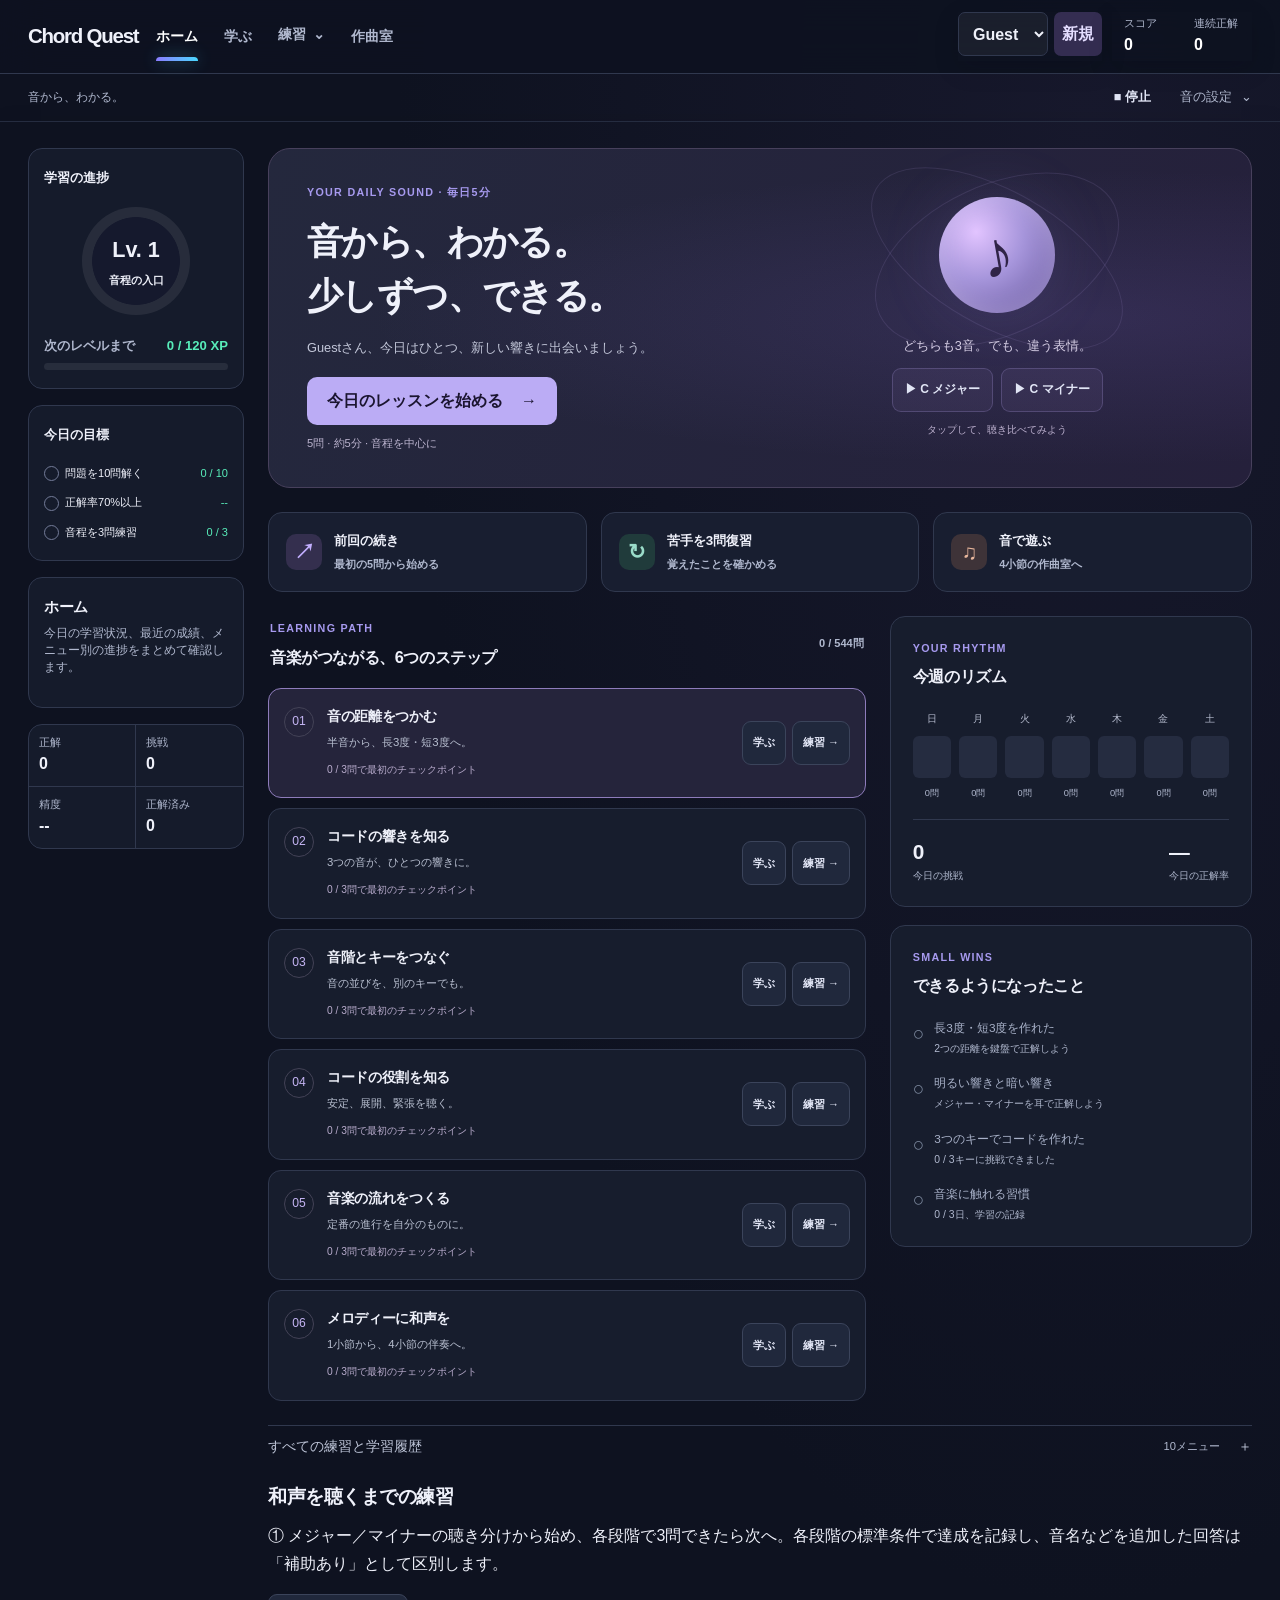
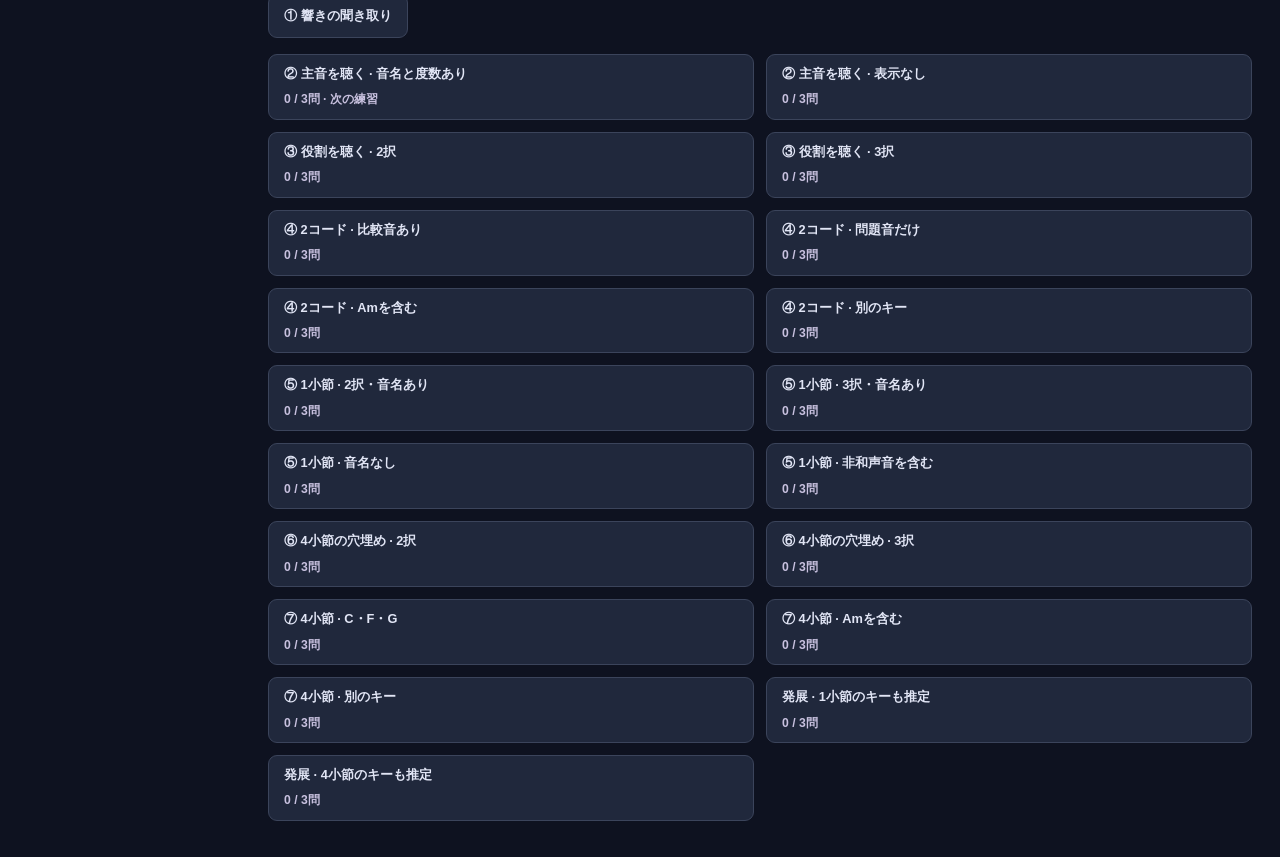
==== commit 6f21a096: "Add staged listening curriculum and scrollable mobile keyboard" ====
--- a/index.html
+++ b/index.html
@@ -7,9 +7,9 @@
     <meta name="theme-color" content="#101426" />
     <meta name="description" content="毎日5分、耳と手で音楽理論を。音程・コード・耳トレから、自分だけのコード進行づくりまで。" />
     <link rel="icon" href="./favicon.svg" type="image/svg+xml" />
-    <link rel="stylesheet" href="./styles.css?v=studio-20260913" />
-    <link rel="stylesheet" href="./rich-theme.css?v=studio-20260913" />
-    <link rel="stylesheet" href="./experience.css?v=studio-20260913" />
+    <link rel="stylesheet" href="./styles.css?v=scroll-keys-20260915" />
+    <link rel="stylesheet" href="./rich-theme.css?v=scroll-keys-20260915" />
+    <link rel="stylesheet" href="./experience.css?v=scroll-keys-20260915" />
   </head>
   <body>
     <!-- 手修正ポイント: アプリ全体の外枠。大きな余白や全体幅は styles.css の .app-shell / .stage を調整 -->
@@ -31,8 +31,7 @@
               <div class="training-popover hidden" id="training-popover">
                 <button data-mode="interval">音程</button>
                 <button data-mode="transpose">度数と移調</button>
-                <button data-mode="harmonyOne">1小節の和声</button>
-                <button data-mode="harmonize">4小節の和声</button>
+                <button data-mode="harmonyOne">メロディーに伴奏をつける</button>
                 <button data-mode="lesson">総合演習</button>
                 <button data-mode="chord">コード</button>
                 <button data-mode="scale">スケール</button>
@@ -167,8 +166,13 @@
 
             <!-- 手修正ポイント: 鍵盤本体。キーは app.js の renderKeyboard で生成 -->
             <div class="keyboard-wrap" id="keyboard-wrap">
-              <div class="keyboard-controls"><span>鍵盤で試す</span><div role="group" aria-label="鍵盤の音域"><button type="button" data-cq="octave" data-octave="4" aria-pressed="true">C4–C5</button><button type="button" data-cq="octave" data-octave="5" aria-pressed="false">C5–C6</button></div></div>
-              <div class="keyboard" id="keyboard" aria-label="ピアノ鍵盤"></div>
+              <div class="keyboard-controls"><span>鍵盤で試す</span><span id="keyboard-range-label">C4–C6</span></div>
+              <div class="keyboard-viewport" id="keyboard-viewport" tabindex="0" role="region" aria-label="ピアノ鍵盤。左右にスクロールして音域を移動"><div class="keyboard" id="keyboard" aria-label="ピアノ鍵盤"></div></div>
+              <div class="keyboard-scroll-controls">
+                <p>↔ 鍵盤を左右にスワイプ</p>
+                <div class="keyboard-scroll-labels"><span>低い音 · C4</span><span>C6 · 高い音</span></div>
+                <div class="keyboard-scroll-row"><button type="button" data-cq="keyboard-move" data-value="-1" aria-label="低い音域へ移動">‹</button><input id="keyboard-scroll" type="range" min="0" max="1000" value="0" aria-label="鍵盤の表示位置"><button type="button" data-cq="keyboard-move" data-value="1" aria-label="高い音域へ移動">›</button></div>
+              </div>
             </div>
             <section id="studio-panel" class="studio-panel hidden" aria-label="小さな作曲室"></section>
 
@@ -189,8 +193,9 @@
       </section>
     </main>
     <div id="toast" class="toast hidden" role="status"></div>
-    <script src="./audio.js?v=studio-20260913"></script>
-    <script src="./app.js?v=studio-20260913"></script>
-    <script src="./experience.js?v=studio-20260913"></script>
+    <script src="./audio.js?v=scroll-keys-20260915"></script>
+    <script src="./app.js?v=scroll-keys-20260915"></script>
+    <script src="./curriculum.js?v=scroll-keys-20260915"></script>
+    <script src="./experience.js?v=scroll-keys-20260915"></script>
   </body>
 </html>
--- a/experience.css
+++ b/experience.css
@@ -205,6 +205,11 @@
 .exercise-options { order: -1; display: flex; align-items: center; flex-wrap: wrap; gap: 16px; }
 .exercise-options label { font-size: .7rem; }
 .exercise-options select { font-size: .76rem; }
+.exercise-options .melody-note-option { flex-basis: 100%; }
+.melody-note-option input { flex: 0 0 18px; }
+.melody-pitches { display: flex; flex-wrap: wrap; align-items: center; gap: 4px; }
+.melody-bar .melody-pitches span { font: inherit; color: inherit; white-space: nowrap; }
+.melody-note-help { margin: 0; padding: 0 12px; font-size: .72rem; color: var(--muted); }
 .ear-choices { display: flex; flex-wrap: wrap; gap: 10px; flex-basis: 100%; }
 .ear-choices button { border: 1px solid #49536c; background: #242c42; border-radius: 10px; padding: 12px 18px; font-size: .85rem; }
 .ear-choices button[aria-pressed="true"] { border-color: #c3adef; background: #50416d; }
@@ -357,11 +362,11 @@
   .prompt-row > div:first-child { flex: none; width: 100%; }
   #prompt, .practice-mode #prompt { font-size: 1.28rem; }
   .play-tools { width: 100%; justify-content: space-between; }
-  .keyboard-controls > div { display: flex; gap: 6px; }
+
   .keyboard-controls { margin-bottom: 8px; }
-  .keyboard, .practice-mode .keyboard { grid-template-columns: repeat(8, minmax(0, 1fr)); height: 156px; }
-  .key.outside-range { display: none; }
-  .key.black { width: 7.6%; }
+  .keyboard, .practice-mode .keyboard { grid-template-columns: repeat(15, minmax(0, 1fr)); width: calc(var(--white-key-width, 47px) * 15 + 2px); height: 156px; }
+
+  .key.black { width: calc(var(--white-key-width, 47px) * .608); }
   .key span { font-size: .73rem; }
   .key.black span { font-size: .55rem; }
   .controls { display: grid; grid-template-columns: repeat(2, minmax(0, 1fr)); }
@@ -413,3 +418,31 @@
 @media (prefers-reduced-motion: reduce) {
   *, *::before, *::after { animation: none !important; transition: none !important; scroll-behavior: auto !important; }
 }
+
+/* Listening stages share the existing practice surface. */
+.curriculum-selector { flex: 1 1 260px; min-width: 0; }
+.curriculum-selector select { width: 100%; max-width: 100%; }
+.listening-board { display: grid; gap: 20px; padding: 12px; }
+.listening-options, .curriculum-path { display: grid; grid-template-columns: repeat(2, minmax(0, 1fr)); gap: 12px; }
+.listening-options > div { display: grid; gap: 8px; }
+.listening-options .chord-card { width: 100%; min-height: 80px; white-space: normal; }
+.listening-options [aria-pressed="true"] { outline: 2px solid #b6a1ff; background: #403465; }
+.curriculum-path { margin-top: 16px; }
+.curriculum-path button { text-align: left; white-space: normal; }
+.curriculum-path small { display: block; margin-top: 6px; color: #c8c1df; }
+.listening-notes { overflow-wrap: anywhere; line-height: 2; }
+@media (max-width: 600px) { .curriculum-path { grid-template-columns: 1fr; } }
+
+.keyboard-viewport { min-width: 0; width: 100%; border-radius: 10px; }
+.keyboard-scroll-controls { display: none; }
+@media (max-width: 820px) {
+  .keyboard-viewport { overflow-x: auto; overflow-y: hidden; overscroll-behavior-x: contain; touch-action: pan-x; scrollbar-width: none; }
+  .keyboard-viewport::-webkit-scrollbar { display: none; }
+  .keyboard .key { touch-action: pan-x; user-select: none; -webkit-user-select: none; }
+  .keyboard-scroll-controls { display: block; color: var(--muted); font-size: .65rem; }
+  .keyboard-scroll-controls p { margin: 8px 0; text-align: center; }
+  .keyboard-scroll-labels { display: flex; justify-content: space-between; }
+  .keyboard-scroll-row { display: flex; align-items: center; gap: 10px; }
+  .keyboard-scroll-row input { flex: 1; min-width: 0; margin: 0; padding: 0; }
+  .keyboard-scroll-row button { flex: 0 0 44px; min-height: 44px; border: 1px solid var(--line); border-radius: 8px; background: #252e43; color: var(--ink); }
+}
